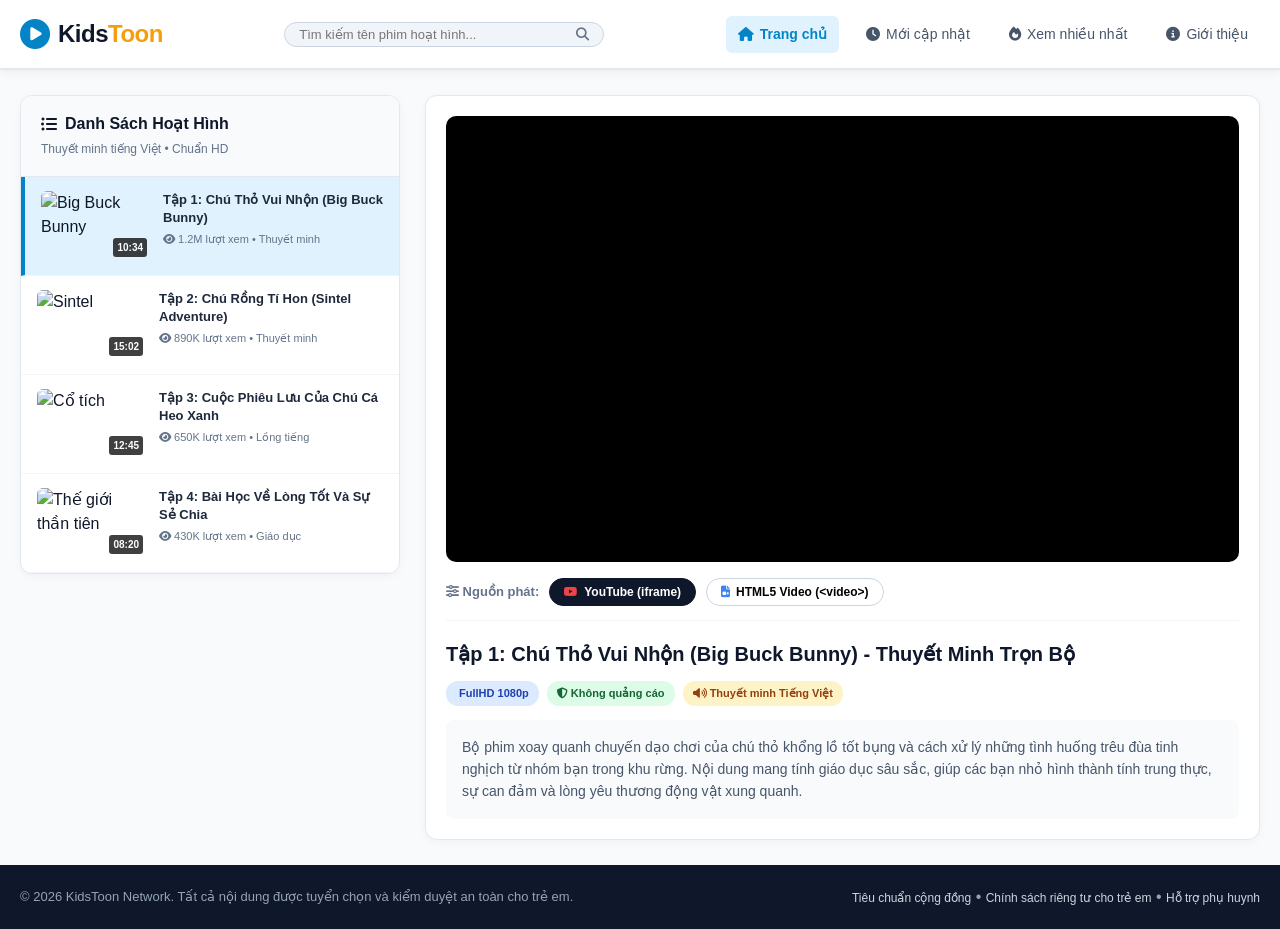
==== index.html @ ea39c9a0 "feat: hoan thanh bai tap phat trien trang web xem hoat hinh truc tuyen day du cac muc" ====
<!DOCTYPE html>
<html lang="vi">
<head>
    <meta charset="UTF-8">
    <meta name="viewport" content="width=device-width, initial-scale=1.0">
    <title>Hoạt Hình Thiếu Nhi Tuyển Chọn - An Toàn &amp; Bổ Ích</title>
    <!-- Nhúng file CSS tùy chỉnh bên ngoài -->
    <link rel="stylesheet" href="style.css">
    <!-- Font Awesome Icons -->
    <link rel="stylesheet" href="https://cdnjs.cloudflare.com/ajax/libs/font-awesome/6.5.2/css/all.min.css">
</head>
<body>

    <!-- 1. HEADER CỐ ĐỊNH & HEAD-LINK -->
    <header class="main-header">
        <div class="header-container">
            <!-- Logo bên trái -->
            <div class="logo">
                <a href="#">
                    <i class="fas fa-play-circle logo-icon"></i>
                    <span class="logo-text">Kids<span>Toon</span></span>
                </a>
            </div>

            <!-- Thanh tìm kiếm nhanh theo tên phim -->
            <div class="search-bar">
                <input type="text" placeholder="Tìm kiếm tên phim hoạt hình...">
                <button type="button"><i class="fas fa-search"></i></button>
            </div>

            <!-- Head-link: Danh mục các liên kết chuyển hướng -->
            <nav class="head-link">
                <ul>
                    <li><a href="#" class="active"><i class="fas fa-house"></i> Trang chủ</a></li>
                    <li><a href="#new"><i class="fas fa-clock"></i> Mới cập nhật</a></li>
                    <li><a href="#popular"><i class="fas fa-fire"></i> Xem nhiều nhất</a></li>
                    <li><a href="#contact"><i class="fas fa-info-circle"></i> Giới thiệu</a></li>
                </ul>
            </nav>
        </div>
    </header>

    <!-- 2. CONTENT WRAPPER: Chia thành 2 cột Left Content và Right Content -->
    <div class="content-wrapper">
        <div class="content-container">

            <!-- LEFT CONTENT: Menu hiển thị danh sách video tuyển chọn -->
            <aside class="left-content">
                <div class="sidebar-header">
                    <h3><i class="fas fa-list-ul"></i> Danh Sách Hoạt Hình</h3>
                    <span class="sub-text">Thuyết minh tiếng Việt &bull; Chuẩn HD</span>
                </div>

                <div class="video-list">
                    <!-- Mục video 1 (Đang chọn) -->
                    <div class="video-item active" onclick="switchVideo('youtube')">
                        <div class="video-thumb">
                            <img src="https://images.unsplash.com/photo-1534447677768-be436bb09401?auto=format&fit=crop&w=300&q=80" alt="Big Buck Bunny">
                            <span class="video-duration">10:34</span>
                        </div>
                        <div class="video-info">
                            <h4 class="video-title">Tập 1: Chú Thỏ Vui Nhộn (Big Buck Bunny)</h4>
                            <p class="video-meta"><i class="fas fa-eye"></i> 1.2M lượt xem &bull; Thuyết minh</p>
                        </div>
                    </div>

                    <!-- Mục video 2 -->
                    <div class="video-item" onclick="switchVideo('html5')">
                        <div class="video-thumb">
                            <img src="https://images.unsplash.com/photo-1579783900882-c0d3dad7b119?auto=format&fit=crop&w=300&q=80" alt="Sintel">
                            <span class="video-duration">15:02</span>
                        </div>
                        <div class="video-info">
                            <h4 class="video-title">Tập 2: Chú Rồng Tí Hon (Sintel Adventure)</h4>
                            <p class="video-meta"><i class="fas fa-eye"></i> 890K lượt xem &bull; Thuyết minh</p>
                        </div>
                    </div>

                    <!-- Mục video 3 -->
                    <div class="video-item">
                        <div class="video-thumb">
                            <img src="https://images.unsplash.com/photo-1518709268805-4e9042af9f23?auto=format&fit=crop&w=300&q=80" alt="Cổ tích">
                            <span class="video-duration">12:45</span>
                        </div>
                        <div class="video-info">
                            <h4 class="video-title">Tập 3: Cuộc Phiêu Lưu Của Chú Cá Heo Xanh</h4>
                            <p class="video-meta"><i class="fas fa-eye"></i> 650K lượt xem &bull; Lồng tiếng</p>
                        </div>
                    </div>

                    <!-- Mục video 4 -->
                    <div class="video-item">
                        <div class="video-thumb">
                            <img src="https://images.unsplash.com/photo-1509198397868-475647b2a1e5?auto=format&fit=crop&w=300&q=80" alt="Thế giới thần tiên">
                            <span class="video-duration">08:20</span>
                        </div>
                        <div class="video-info">
                            <h4 class="video-title">Tập 4: Bài Học Về Lòng Tốt Và Sự Sẻ Chia</h4>
                            <p class="video-meta"><i class="fas fa-eye"></i> 430K lượt xem &bull; Giáo dục</p>
                        </div>
                    </div>
                </div>
            </aside>

            <!-- RIGHT CONTENT: Khu vực phát video chính (Player Area) -->
            <main class="right-content">
                <!-- Vùng chứa khung video -->
                <div class="player-wrapper">
                    <!-- 1. Nhúng Video bằng <iframe> (Mặc định hiển thị YouTube Embed) -->
                    <div id="youtubePlayer" class="video-box active-player">
                        <iframe 
                            src="https://www.youtube-nocookie.com/embed/aqz-KE-bpKQ?rel=0&amp;modestbranding=1" 
                            title="Hoạt hình vui nhộn - YouTube Player" 
                            allow="accelerometer; autoplay; clipboard-write; encrypted-media; gyroscope; picture-in-picture" 
                            allowfullscreen>
                        </iframe>
                    </div>

                    <!-- 2. Nhúng Video bằng thẻ <video> của HTML5 (Dự phòng theo yêu cầu đề bài) -->
                    <div id="html5Player" class="video-box" style="display: none;">
                        <video controls poster="https://images.unsplash.com/photo-1579783900882-c0d3dad7b119?auto=format&fit=crop&w=1200&q=80">
                            <source src="https://commondatastorage.googleapis.com/gtv-videos-bucket/sample/BigBuckBunny.mp4" type="video/mp4">
                            Trình duyệt của bạn không hỗ trợ thẻ video HTML5.
                        </video>
                    </div>
                </div>

                <!-- Nút chuyển đổi chế độ xem: Giữa Thẻ <video> và <iframe> -->
                <div class="player-controls">
                    <span class="control-label"><i class="fas fa-sliders"></i> Nguồn phát:</span>
                    <button type="button" class="btn-source active" onclick="switchVideo('youtube')">
                        <i class="fab fa-youtube text-red"></i> YouTube (iframe)
                    </button>
                    <button type="button" class="btn-source" onclick="switchVideo('html5')">
                        <i class="fas fa-file-video text-blue"></i> HTML5 Video (&lt;video&gt;)
                    </button>
                </div>

                <!-- Chi tiết mô tả phim -->
                <article class="video-details">
                    <h1 class="main-video-title">Tập 1: Chú Thỏ Vui Nhộn (Big Buck Bunny) - Thuyết Minh Trọn Bộ</h1>
                    <div class="video-badge-group">
                        <span class="badge badge-quality"><i class="fas fa-badge-check"></i> FullHD 1080p</span>
                        <span class="badge badge-adfree"><i class="fas fa-shield-alt"></i> Không quảng cáo</span>
                        <span class="badge badge-lang"><i class="fas fa-volume-high"></i> Thuyết minh Tiếng Việt</span>
                    </div>

                    <p class="video-desc">
                        Bộ phim xoay quanh chuyến dạo chơi của chú thỏ khổng lồ tốt bụng và cách xử lý những tình huống trêu đùa tinh nghịch từ nhóm bạn trong khu rừng. Nội dung mang tính giáo dục sâu sắc, giúp các bạn nhỏ hình thành tính trung thực, sự can đảm và lòng yêu thương động vật xung quanh.
                    </p>
                </article>
            </main>

        </div>
    </div>

    <!-- 3. FOOTER: Thông tin bản quyền -->
    <footer class="main-footer" id="contact">
        <div class="footer-container">
            <p class="copyright">&copy; 2026 KidsToon Network. Tất cả nội dung được tuyển chọn và kiểm duyệt an toàn cho trẻ em.</p>
            <div class="footer-links">
                <a href="#">Tiêu chuẩn cộng đồng</a> &bull; 
                <a href="#">Chính sách riêng tư cho trẻ em</a> &bull; 
                <a href="#">Hỗ trợ phụ huynh</a>
            </div>
        </div>
    </footer>

    <!-- Script nhỏ hỗ trợ chuyển đổi mượt mà giữa thẻ <video> và <iframe> -->
    <script>
        function switchVideo(type) {
            const yt = document.getElementById('youtubePlayer');
            const h5 = document.getElementById('html5Player');
            const btns = document.querySelectorAll('.btn-source');

            if (type === 'youtube') {
                yt.style.display = 'block';
                h5.style.display = 'none';
                btns[0].classList.add('active');
                btns[1].classList.remove('active');
            } else {
                yt.style.display = 'none';
                h5.style.display = 'block';
                btns[0].classList.remove('active');
                btns[1].classList.add('active');
            }
        }
    </script>
</body>
</html>
---- style.css ----
/* ==========================================================================
   1. RESET CSS & BIẾN TOÀN CỤC (GLOBAL STYLES)
   ========================================================================== */
* {
    margin: 0;
    padding: 0;
    box-sizing: border-box;
}

:root {
    --primary-color: #0284c7;        /* Xanh dương tươi sáng */
    --primary-dark: #0369a1;
    --accent-color: #f59e0b;         /* Vàng cam điểm nhấn */
    --bg-body: #f8fafc;
    --bg-card: #ffffff;
    --text-main: #0f172a;
    --text-muted: #64748b;
    --header-height: 70px;
}

body {
    font-family: Arial, Helvetica, sans-serif;
    background-color: var(--bg-body);
    color: var(--text-main);
    line-height: 1.5;
    padding-top: var(--header-height); /* Bù trừ chiều cao Fixed Header */
    min-height: 100vh;
    display: flex;
    flex-direction: column;
}

/* ==========================================================================
   2. HEADER CỐ ĐỊNH (FIXED HEADER) & HEAD-LINK
   ========================================================================== */
.main-header {
    position: fixed;
    top: 0;
    left: 0;
    width: 100%;
    height: var(--header-height);
    background-color: #ffffff;
    border-bottom: 2px solid #e2e8f0;
    box-shadow: 0 2px 10px rgba(0, 0, 0, 0.06);
    z-index: 1000;
}

.header-container {
    max-width: 1300px;
    height: 100%;
    margin: 0 auto;
    padding: 0 20px;
    display: flex;
    align-items: center;
    justify-content: space-between;
    gap: 20px;
}

/* Logo */
.logo a {
    display: flex;
    align-items: center;
    gap: 8px;
    text-decoration: none;
}

.logo-icon {
    font-size: 30px;
    color: var(--primary-color);
}

.logo-text {
    font-size: 24px;
    font-weight: 800;
    color: #0f172a;
    letter-spacing: -0.5px;
}

.logo-text span {
    color: var(--accent-color);
}

/* Search Bar */
.search-bar {
    display: flex;
    align-items: center;
    background-color: #f1f5f9;
    border-radius: 20px;
    padding: 4px 14px;
    border: 1px solid #cbd5e1;
    width: 320px;
}

.search-bar input {
    border: none;
    background: transparent;
    outline: none;
    width: 100%;
    font-size: 13px;
    color: #1e293b;
}

.search-bar button {
    border: none;
    background: transparent;
    color: var(--text-muted);
    cursor: pointer;
    padding-left: 6px;
}

/* Head-link & Hiệu ứng hover (Mức Trung Bình: bôi đậm và đổi màu chữ) */
.head-link ul {
    list-style: none;
    display: flex;
    gap: 15px;
}

.head-link ul li a {
    text-decoration: none;           /* Loại bỏ gạch chân */
    color: #475569;
    font-size: 14px;
    font-weight: 500;
    padding: 8px 12px;
    border-radius: 6px;
    transition: all 0.2s ease;
    display: flex;
    align-items: center;
    gap: 6px;
}

.head-link ul li a:hover,
.head-link ul li a.active {
    font-weight: 700;                /* Bôi đậm khi rê chuột */
    color: var(--primary-color);     /* Đổi màu chữ sang màu chủ đạo */
    background-color: #e0f2fe;
}

/* ==========================================================================
   3. BỐ CỤC NỘI DUNG (LEFT CONTENT & RIGHT CONTENT)
   ========================================================================== */
.content-wrapper {
    flex: 1;
    padding: 25px 0;
}

.content-container {
    max-width: 1300px;
    margin: 0 auto;
    padding: 0 20px;
    display: flex;
    gap: 25px;
    align-items: flex-start;
}

/* 3.1. LEFT CONTENT: Sidebar danh sách video */
.left-content {
    width: 380px;
    flex-shrink: 0;
    background-color: var(--bg-card);
    border-radius: 12px;
    border: 1px solid #e2e8f0;
    box-shadow: 0 2px 8px rgba(0, 0, 0, 0.04);
    overflow: hidden;
}

.sidebar-header {
    padding: 16px 20px;
    background-color: #f8fafc;
    border-bottom: 1px solid #e2e8f0;
}

.sidebar-header h3 {
    font-size: 16px;
    color: #0f172a;
    display: flex;
    align-items: center;
    gap: 8px;
}

.sidebar-header .sub-text {
    font-size: 12px;
    color: var(--text-muted);
}

.video-list {
    max-height: 600px;
    overflow-y: auto;
}

.video-item {
    display: flex;
    gap: 12px;
    padding: 14px 16px;
    border-bottom: 1px solid #f1f5f9;
    cursor: pointer;
    transition: background-color 0.2s ease;
}

.video-item:hover {
    background-color: #f1f5f9;
}

.video-item.active {
    background-color: #e0f2fe;
    border-left: 4px solid var(--primary-color);
}

.video-thumb {
    position: relative;
    width: 110px;
    height: 70px;
    border-radius: 6px;
    overflow: hidden;
    flex-shrink: 0;
}

.video-thumb img {
    width: 100%;
    height: 100%;
    object-fit: cover;
}

.video-duration {
    position: absolute;
    bottom: 4px;
    right: 4px;
    background-color: rgba(0, 0, 0, 0.75);
    color: #ffffff;
    font-size: 10px;
    font-weight: bold;
    padding: 2px 4px;
    border-radius: 3px;
}

.video-info {
    flex: 1;
}

.video-title {
    font-size: 13px;
    font-weight: 600;
    color: #1e293b;
    margin-bottom: 4px;
    line-height: 1.4;
    display: -webkit-box;
    -webkit-line-clamp: 2;
    -webkit-box-orient: vertical;
    overflow: hidden;
}

.video-meta {
    font-size: 11px;
    color: var(--text-muted);
}

/* 3.2. RIGHT CONTENT: Khu vực phát video chính */
.right-content {
    flex: 1;
    background-color: var(--bg-card);
    border-radius: 12px;
    border: 1px solid #e2e8f0;
    box-shadow: 0 2px 8px rgba(0, 0, 0, 0.04);
    padding: 20px;
}

/* Tỷ lệ khung hình 16:9 chuẩn */
.player-wrapper {
    position: relative;
    width: 100%;
    padding-top: 56.25%; /* 16:9 Aspect Ratio */
    background-color: #000000;
    border-radius: 10px;
    overflow: hidden;
    margin-bottom: 16px;
}

.video-box iframe,
.video-box video {
    position: absolute;
    top: 0;
    left: 0;
    width: 100%;
    height: 100%;
    border: none;
}

/* Nút chuyển đổi nguồn phát */
.player-controls {
    display: flex;
    align-items: center;
    gap: 10px;
    margin-bottom: 18px;
    padding-bottom: 14px;
    border-bottom: 1px solid #f1f5f9;
}

.control-label {
    font-size: 13px;
    font-weight: 600;
    color: var(--text-muted);
}

.btn-source {
    padding: 6px 14px;
    border-radius: 20px;
    border: 1px solid #cbd5e1;
    background-color: #ffffff;
    font-size: 12px;
    font-weight: 600;
    cursor: pointer;
    transition: all 0.2s ease;
    display: flex;
    align-items: center;
    gap: 6px;
}

.btn-source.active {
    background-color: #0f172a;
    color: #ffffff;
    border-color: #0f172a;
}

.text-red { color: #ef4444; }
.text-blue { color: #3b82f6; }

/* Chi tiết thông tin phim */
.main-video-title {
    font-size: 20px;
    font-weight: 700;
    color: #0f172a;
    margin-bottom: 12px;
}

.video-badge-group {
    display: flex;
    gap: 8px;
    flex-wrap: wrap;
    margin-bottom: 14px;
}

.badge {
    font-size: 11px;
    font-weight: 600;
    padding: 4px 10px;
    border-radius: 12px;
}

.badge-quality {
    background-color: #dbeafe;
    color: #1e40af;
}

.badge-adfree {
    background-color: #dcfce7;
    color: #166534;
}

.badge-lang {
    background-color: #fef3c7;
    color: #92400e;
}

.video-desc {
    font-size: 14px;
    color: #475569;
    line-height: 1.6;
    background-color: #f8fafc;
    padding: 16px;
    border-radius: 8px;
}

/* ==========================================================================
   4. FOOTER
   ========================================================================== */
.main-footer {
    background-color: #0f172a;
    color: #94a3b8;
    padding: 20px 0;
    margin-top: auto;
}

.footer-container {
    max-width: 1300px;
    margin: 0 auto;
    padding: 0 20px;
    display: flex;
    justify-content: space-between;
    align-items: center;
    flex-wrap: wrap;
    gap: 10px;
}

.copyright {
    font-size: 13px;
}

.footer-links a {
    color: #cbd5e1;
    text-decoration: none;
    font-size: 12px;
    transition: color 0.2s ease;
}

.footer-links a:hover {
    color: #38bdf8;
    font-weight: bold;
}

/* ==========================================================================
   5. MỨC NÂNG CAO: RESPONSIVE MEDIA QUERIES (PC, Tablet, Mobile)
   ========================================================================== */

/* Tablet (<= 992px) */
@media (max-width: 992px) {
    .content-container {
        flex-direction: column; /* Đảo Left Content và Right Content thành 1 cột */
    }

    .right-content {
        order: 1; /* Ưu tiên đưa khung phát video lên trước */
        width: 100%;
    }

    .left-content {
        order: 2;
        width: 100%;
    }

    .video-list {
        max-height: 350px;
    }
}

/* Mobile Devices (<= 640px) */
@media (max-width: 640px) {
    body {
        padding-top: 115px; /* Tăng padding khi header co giãn thành 2 dòng */
    }

    .main-header {
        height: auto;
        padding: 10px 0;
    }

    .header-container {
        flex-direction: column;
        gap: 10px;
    }

    .search-bar {
        width: 100%;
    }

    .head-link ul {
        flex-wrap: wrap;
        justify-content: center;
        gap: 5px;
    }

    .head-link ul li a {
        font-size: 12px;
        padding: 6px 8px;
    }

    .main-video-title {
        font-size: 16px;
    }

    .footer-container {
        flex-direction: column;
        text-align: center;
    }
}
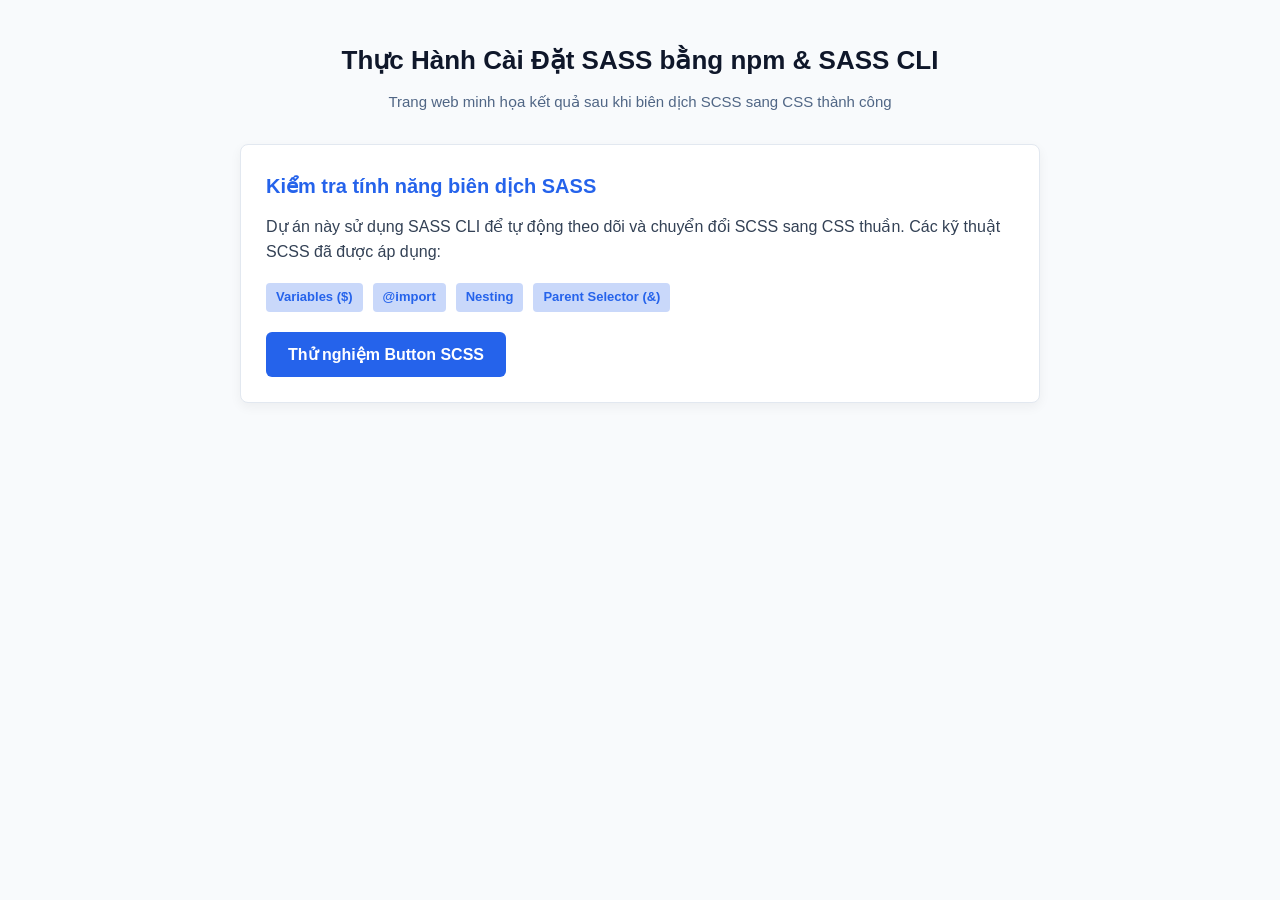
==== commit 92a5c9a5: "feat: hoan thanh thuc hanh cai dat sass bang npm va bien dich bang sass cli" ====
--- a/index.html
+++ b/index.html
@@ -3,188 +3,30 @@
 <head>
     <meta charset="UTF-8">
     <meta name="viewport" content="width=device-width, initial-scale=1.0">
-    <title>Hoạt Hình Thiếu Nhi Tuyển Chọn - An Toàn &amp; Bổ Ích</title>
-    <!-- Nhúng file CSS tùy chỉnh bên ngoài -->
-    <link rel="stylesheet" href="style.css">
-    <!-- Font Awesome Icons -->
-    <link rel="stylesheet" href="https://cdnjs.cloudflare.com/ajax/libs/font-awesome/6.5.2/css/all.min.css">
+    <title>Thực Hành SASS CLI &amp; npm</title>
+    <!-- Nhúng file CSS được biên dịch tự động từ SASS -->
+    <link rel="stylesheet" href="css/styles.css">
 </head>
 <body>
 
-    <!-- 1. HEADER CỐ ĐỊNH & HEAD-LINK -->
-    <header class="main-header">
-        <div class="header-container">
-            <!-- Logo bên trái -->
-            <div class="logo">
-                <a href="#">
-                    <i class="fas fa-play-circle logo-icon"></i>
-                    <span class="logo-text">Kids<span>Toon</span></span>
-                </a>
-            </div>
+    <main class="container">
+        <header class="header">
+            <h1>Thực Hành Cài Đặt SASS bằng npm &amp; SASS CLI</h1>
+            <p>Trang web minh họa kết quả sau khi biên dịch SCSS sang CSS thành công</p>
+        </header>
 
-            <!-- Thanh tìm kiếm nhanh theo tên phim -->
-            <div class="search-bar">
-                <input type="text" placeholder="Tìm kiếm tên phim hoạt hình...">
-                <button type="button"><i class="fas fa-search"></i></button>
-            </div>
+        <section class="card">
+            <h2>Kiểm tra tính năng biên dịch SASS</h2>
+            <p>Dự án này sử dụng SASS CLI để tự động theo dõi và chuyển đổi SCSS sang CSS thuần. Các kỹ thuật SCSS đã được áp dụng:</p>
+            <ul class="badge-list">
+                <li>Variables ($)</li>
+                <li>@import</li>
+                <li>Nesting</li>
+                <li>Parent Selector (&amp;)</li>
+            </ul>
+            <a href="#" class="btn">Thử nghiệm Button SCSS</a>
+        </section>
+    </main>
 
-            <!-- Head-link: Danh mục các liên kết chuyển hướng -->
-            <nav class="head-link">
-                <ul>
-                    <li><a href="#" class="active"><i class="fas fa-house"></i> Trang chủ</a></li>
-                    <li><a href="#new"><i class="fas fa-clock"></i> Mới cập nhật</a></li>
-                    <li><a href="#popular"><i class="fas fa-fire"></i> Xem nhiều nhất</a></li>
-                    <li><a href="#contact"><i class="fas fa-info-circle"></i> Giới thiệu</a></li>
-                </ul>
-            </nav>
-        </div>
-    </header>
-
-    <!-- 2. CONTENT WRAPPER: Chia thành 2 cột Left Content và Right Content -->
-    <div class="content-wrapper">
-        <div class="content-container">
-
-            <!-- LEFT CONTENT: Menu hiển thị danh sách video tuyển chọn -->
-            <aside class="left-content">
-                <div class="sidebar-header">
-                    <h3><i class="fas fa-list-ul"></i> Danh Sách Hoạt Hình</h3>
-                    <span class="sub-text">Thuyết minh tiếng Việt &bull; Chuẩn HD</span>
-                </div>
-
-                <div class="video-list">
-                    <!-- Mục video 1 (Đang chọn) -->
-                    <div class="video-item active" onclick="switchVideo('youtube')">
-                        <div class="video-thumb">
-                            <img src="https://images.unsplash.com/photo-1534447677768-be436bb09401?auto=format&fit=crop&w=300&q=80" alt="Big Buck Bunny">
-                            <span class="video-duration">10:34</span>
-                        </div>
-                        <div class="video-info">
-                            <h4 class="video-title">Tập 1: Chú Thỏ Vui Nhộn (Big Buck Bunny)</h4>
-                            <p class="video-meta"><i class="fas fa-eye"></i> 1.2M lượt xem &bull; Thuyết minh</p>
-                        </div>
-                    </div>
-
-                    <!-- Mục video 2 -->
-                    <div class="video-item" onclick="switchVideo('html5')">
-                        <div class="video-thumb">
-                            <img src="https://images.unsplash.com/photo-1579783900882-c0d3dad7b119?auto=format&fit=crop&w=300&q=80" alt="Sintel">
-                            <span class="video-duration">15:02</span>
-                        </div>
-                        <div class="video-info">
-                            <h4 class="video-title">Tập 2: Chú Rồng Tí Hon (Sintel Adventure)</h4>
-                            <p class="video-meta"><i class="fas fa-eye"></i> 890K lượt xem &bull; Thuyết minh</p>
-                        </div>
-                    </div>
-
-                    <!-- Mục video 3 -->
-                    <div class="video-item">
-                        <div class="video-thumb">
-                            <img src="https://images.unsplash.com/photo-1518709268805-4e9042af9f23?auto=format&fit=crop&w=300&q=80" alt="Cổ tích">
-                            <span class="video-duration">12:45</span>
-                        </div>
-                        <div class="video-info">
-                            <h4 class="video-title">Tập 3: Cuộc Phiêu Lưu Của Chú Cá Heo Xanh</h4>
-                            <p class="video-meta"><i class="fas fa-eye"></i> 650K lượt xem &bull; Lồng tiếng</p>
-                        </div>
-                    </div>
-
-                    <!-- Mục video 4 -->
-                    <div class="video-item">
-                        <div class="video-thumb">
-                            <img src="https://images.unsplash.com/photo-1509198397868-475647b2a1e5?auto=format&fit=crop&w=300&q=80" alt="Thế giới thần tiên">
-                            <span class="video-duration">08:20</span>
-                        </div>
-                        <div class="video-info">
-                            <h4 class="video-title">Tập 4: Bài Học Về Lòng Tốt Và Sự Sẻ Chia</h4>
-                            <p class="video-meta"><i class="fas fa-eye"></i> 430K lượt xem &bull; Giáo dục</p>
-                        </div>
-                    </div>
-                </div>
-            </aside>
-
-            <!-- RIGHT CONTENT: Khu vực phát video chính (Player Area) -->
-            <main class="right-content">
-                <!-- Vùng chứa khung video -->
-                <div class="player-wrapper">
-                    <!-- 1. Nhúng Video bằng <iframe> (Mặc định hiển thị YouTube Embed) -->
-                    <div id="youtubePlayer" class="video-box active-player">
-                        <iframe 
-                            src="https://www.youtube-nocookie.com/embed/aqz-KE-bpKQ?rel=0&amp;modestbranding=1" 
-                            title="Hoạt hình vui nhộn - YouTube Player" 
-                            allow="accelerometer; autoplay; clipboard-write; encrypted-media; gyroscope; picture-in-picture" 
-                            allowfullscreen>
-                        </iframe>
-                    </div>
-
-                    <!-- 2. Nhúng Video bằng thẻ <video> của HTML5 (Dự phòng theo yêu cầu đề bài) -->
-                    <div id="html5Player" class="video-box" style="display: none;">
-                        <video controls poster="https://images.unsplash.com/photo-1579783900882-c0d3dad7b119?auto=format&fit=crop&w=1200&q=80">
-                            <source src="https://commondatastorage.googleapis.com/gtv-videos-bucket/sample/BigBuckBunny.mp4" type="video/mp4">
-                            Trình duyệt của bạn không hỗ trợ thẻ video HTML5.
-                        </video>
-                    </div>
-                </div>
-
-                <!-- Nút chuyển đổi chế độ xem: Giữa Thẻ <video> và <iframe> -->
-                <div class="player-controls">
-                    <span class="control-label"><i class="fas fa-sliders"></i> Nguồn phát:</span>
-                    <button type="button" class="btn-source active" onclick="switchVideo('youtube')">
-                        <i class="fab fa-youtube text-red"></i> YouTube (iframe)
-                    </button>
-                    <button type="button" class="btn-source" onclick="switchVideo('html5')">
-                        <i class="fas fa-file-video text-blue"></i> HTML5 Video (&lt;video&gt;)
-                    </button>
-                </div>
-
-                <!-- Chi tiết mô tả phim -->
-                <article class="video-details">
-                    <h1 class="main-video-title">Tập 1: Chú Thỏ Vui Nhộn (Big Buck Bunny) - Thuyết Minh Trọn Bộ</h1>
-                    <div class="video-badge-group">
-                        <span class="badge badge-quality"><i class="fas fa-badge-check"></i> FullHD 1080p</span>
-                        <span class="badge badge-adfree"><i class="fas fa-shield-alt"></i> Không quảng cáo</span>
-                        <span class="badge badge-lang"><i class="fas fa-volume-high"></i> Thuyết minh Tiếng Việt</span>
-                    </div>
-
-                    <p class="video-desc">
-                        Bộ phim xoay quanh chuyến dạo chơi của chú thỏ khổng lồ tốt bụng và cách xử lý những tình huống trêu đùa tinh nghịch từ nhóm bạn trong khu rừng. Nội dung mang tính giáo dục sâu sắc, giúp các bạn nhỏ hình thành tính trung thực, sự can đảm và lòng yêu thương động vật xung quanh.
-                    </p>
-                </article>
-            </main>
-
-        </div>
-    </div>
-
-    <!-- 3. FOOTER: Thông tin bản quyền -->
-    <footer class="main-footer" id="contact">
-        <div class="footer-container">
-            <p class="copyright">&copy; 2026 KidsToon Network. Tất cả nội dung được tuyển chọn và kiểm duyệt an toàn cho trẻ em.</p>
-            <div class="footer-links">
-                <a href="#">Tiêu chuẩn cộng đồng</a> &bull; 
-                <a href="#">Chính sách riêng tư cho trẻ em</a> &bull; 
-                <a href="#">Hỗ trợ phụ huynh</a>
-            </div>
-        </div>
-    </footer>
-
-    <!-- Script nhỏ hỗ trợ chuyển đổi mượt mà giữa thẻ <video> và <iframe> -->
-    <script>
-        function switchVideo(type) {
-            const yt = document.getElementById('youtubePlayer');
-            const h5 = document.getElementById('html5Player');
-            const btns = document.querySelectorAll('.btn-source');
-
-            if (type === 'youtube') {
-                yt.style.display = 'block';
-                h5.style.display = 'none';
-                btns[0].classList.add('active');
-                btns[1].classList.remove('active');
-            } else {
-                yt.style.display = 'none';
-                h5.style.display = 'block';
-                btns[0].classList.remove('active');
-                btns[1].classList.add('active');
-            }
-        }
-    </script>
 </body>
 </html>
--- a/css/styles.css
+++ b/css/styles.css
@@ -0,0 +1,76 @@
+* {
+  margin: 0;
+  padding: 0;
+  box-sizing: border-box;
+}
+
+body {
+  font-family: Arial, Helvetica, sans-serif;
+  background-color: #f8fafc;
+  color: #334155;
+  line-height: 1.6;
+  padding: 40px 20px;
+}
+
+.container {
+  max-width: 800px;
+  margin: 0 auto;
+}
+.container .header {
+  text-align: center;
+  margin-bottom: 30px;
+}
+.container .header h1 {
+  color: #0f172a;
+  font-size: 26px;
+  margin-bottom: 8px;
+}
+.container .header p {
+  color: rgb(31.25%, 39.8284313725%, 52.0833333333%);
+  font-size: 15px;
+}
+.container .card {
+  background-color: #ffffff;
+  border-radius: 8px;
+  padding: 25px;
+  box-shadow: 0 4px 12px rgba(0, 0, 0, 0.05);
+  border: 1px solid #e2e8f0;
+}
+.container .card h2 {
+  font-size: 20px;
+  color: #2563eb;
+  margin-bottom: 12px;
+}
+.container .card p {
+  margin-bottom: 18px;
+}
+.container .card .badge-list {
+  list-style: none;
+  display: flex;
+  gap: 10px;
+  margin-bottom: 20px;
+}
+.container .card .badge-list li {
+  background-color: rgb(78.6274509804%, 84.7058823529%, 98.0392156863%);
+  color: #2563eb;
+  padding: 4px 10px;
+  border-radius: 4px;
+  font-size: 13px;
+  font-weight: bold;
+}
+.container .card .btn {
+  display: inline-block;
+  background-color: #2563eb;
+  color: #ffffff;
+  padding: 10px 22px;
+  text-decoration: none;
+  border-radius: 6px;
+  font-weight: 600;
+  transition: background-color 0.2s ease, transform 0.1s ease;
+}
+.container .card .btn:hover {
+  background-color: #1d4ed8;
+  transform: translateY(-2px);
+}
+
+/*# sourceMappingURL=styles.css.map */
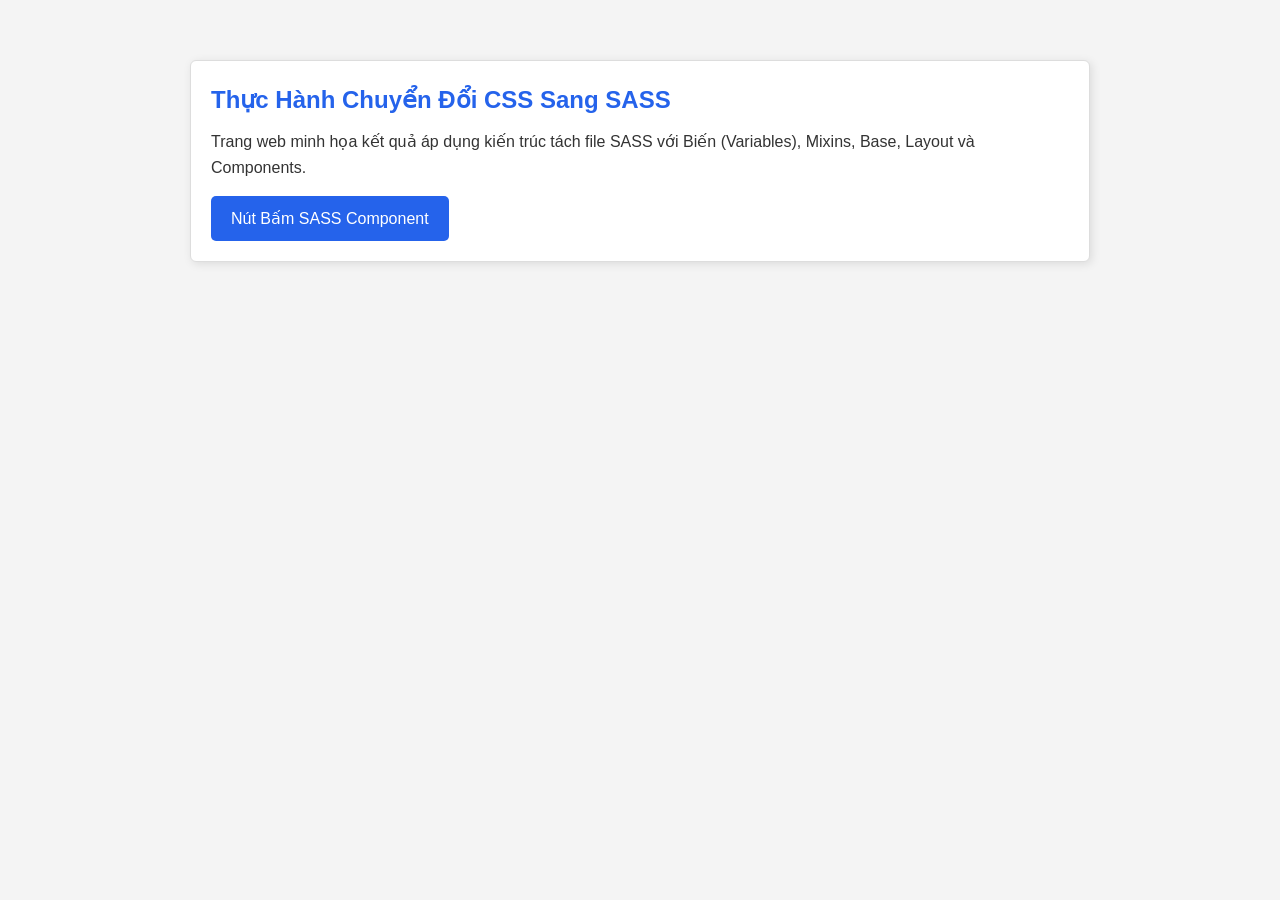
==== commit 35c91c7a: "feat: hoan thanh thuc hanh chuyen doi css sang sass theo chuan thu muc" ====
--- a/index.html
+++ b/index.html
@@ -1,32 +1,21 @@
 <!DOCTYPE html>
 <html lang="vi">
 <head>
-    <meta charset="UTF-8">
-    <meta name="viewport" content="width=device-width, initial-scale=1.0">
-    <title>Thực Hành SASS CLI &amp; npm</title>
-    <!-- Nhúng file CSS được biên dịch tự động từ SASS -->
-    <link rel="stylesheet" href="css/styles.css">
+  <meta charset="UTF-8">
+  <meta name="viewport" content="width=device-width, initial-scale=1.0">
+  <title>Chuyển Đổi CSS Sang SASS Chuẩn</title>
+  <!-- Nhúng file CSS được biên dịch từ main.scss -->
+  <link rel="stylesheet" href="css/main.css">
 </head>
 <body>
 
-    <main class="container">
-        <header class="header">
-            <h1>Thực Hành Cài Đặt SASS bằng npm &amp; SASS CLI</h1>
-            <p>Trang web minh họa kết quả sau khi biên dịch SCSS sang CSS thành công</p>
-        </header>
-
-        <section class="card">
-            <h2>Kiểm tra tính năng biên dịch SASS</h2>
-            <p>Dự án này sử dụng SASS CLI để tự động theo dõi và chuyển đổi SCSS sang CSS thuần. Các kỹ thuật SCSS đã được áp dụng:</p>
-            <ul class="badge-list">
-                <li>Variables ($)</li>
-                <li>@import</li>
-                <li>Nesting</li>
-                <li>Parent Selector (&amp;)</li>
-            </ul>
-            <a href="#" class="btn">Thử nghiệm Button SCSS</a>
-        </section>
-    </main>
+  <div class="container">
+    <div class="card">
+      <h2>Thực Hành Chuyển Đổi CSS Sang SASS</h2>
+      <p>Trang web minh họa kết quả áp dụng kiến trúc tách file SASS với Biến (Variables), Mixins, Base, Layout và Components.</p>
+      <a href="#" class="button">Nút Bấm SASS Component</a>
+    </div>
+  </div>
 
 </body>
 </html>
--- a/css/main.css
+++ b/css/main.css
@@ -0,0 +1,52 @@
+* {
+  margin: 0;
+  padding: 0;
+  box-sizing: border-box;
+}
+
+body {
+  font-family: Arial, sans-serif;
+  color: #333333;
+  background-color: #f4f4f4;
+  line-height: 1.6;
+  padding: 40px 0;
+}
+
+.container {
+  width: 80%;
+  max-width: 900px;
+  margin: 0 auto;
+}
+
+.button {
+  background-color: #2563eb;
+  color: #ffffff;
+  padding: 10px 20px;
+  border-radius: 5px;
+  border: none;
+  cursor: pointer;
+  text-decoration: none;
+  display: inline-block;
+  transition: opacity 0.2s ease;
+}
+.button:hover {
+  opacity: 0.9;
+}
+
+.card {
+  border: 1px solid #dddddd;
+  background-color: #ffffff;
+  padding: 20px;
+  border-radius: 6px;
+  margin-top: 20px;
+  box-shadow: 2px 2px 10px rgba(0, 0, 0, 0.1);
+}
+.card h2 {
+  margin-bottom: 10px;
+  color: #2563eb;
+}
+.card p {
+  margin-bottom: 15px;
+}
+
+/*# sourceMappingURL=main.css.map */
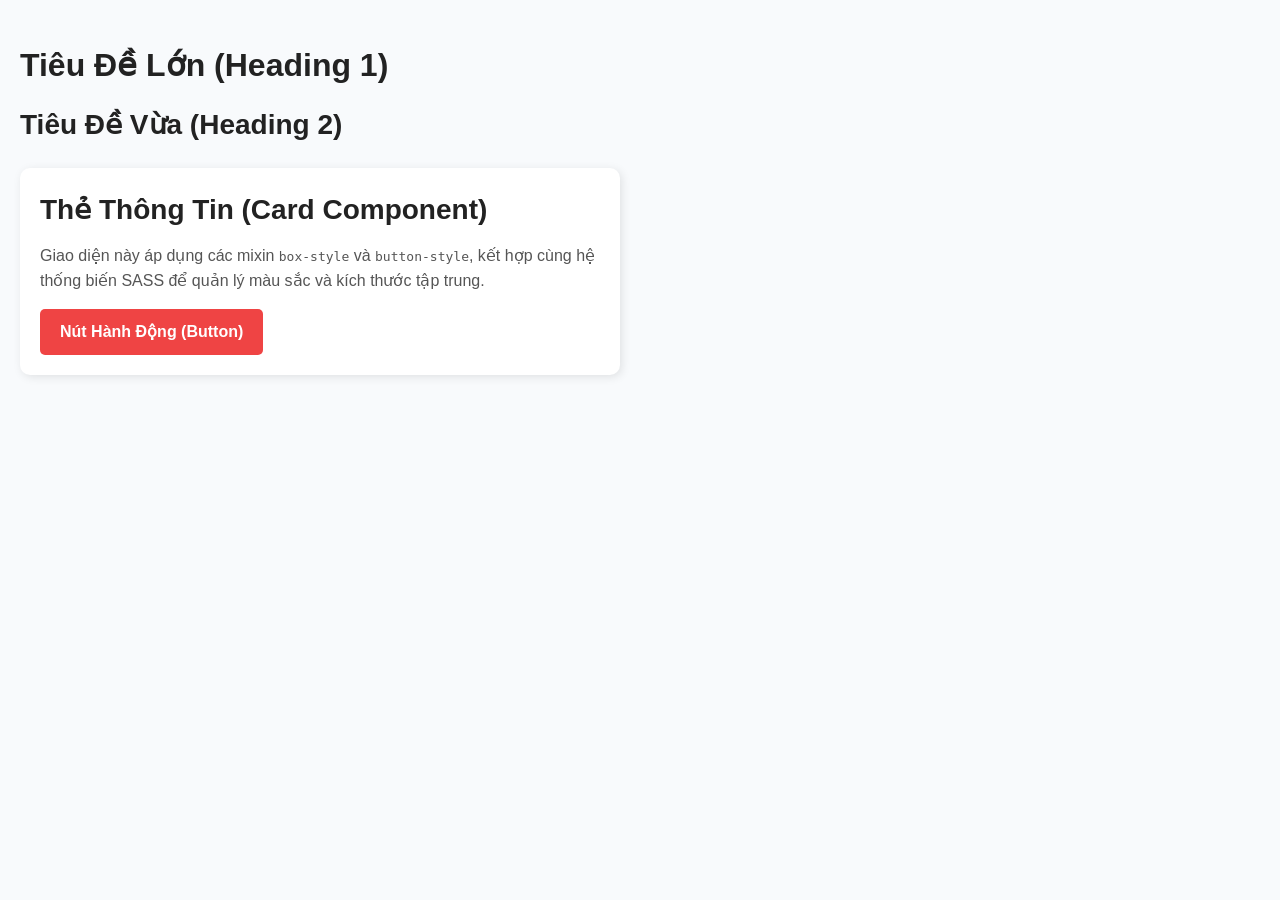
==== commit 961c9287: "feat: hoan thanh thuc hanh tao mixins va bien toi uu css voi sass" ====
--- a/index.html
+++ b/index.html
@@ -3,19 +3,20 @@
 <head>
   <meta charset="UTF-8">
   <meta name="viewport" content="width=device-width, initial-scale=1.0">
-  <title>Chuyển Đổi CSS Sang SASS Chuẩn</title>
+  <title>Tối Ưu CSS Với Mixins &amp; Biến SASS</title>
   <!-- Nhúng file CSS được biên dịch từ main.scss -->
   <link rel="stylesheet" href="css/main.css">
 </head>
 <body>
 
-  <div class="container">
-    <div class="card">
-      <h2>Thực Hành Chuyển Đổi CSS Sang SASS</h2>
-      <p>Trang web minh họa kết quả áp dụng kiến trúc tách file SASS với Biến (Variables), Mixins, Base, Layout và Components.</p>
-      <a href="#" class="button">Nút Bấm SASS Component</a>
-    </div>
-  </div>
+  <h1>Tiêu Đề Lớn (Heading 1)</h1>
+  <h2>Tiêu Đề Vừa (Heading 2)</h2>
+
+  <section class="card">
+    <h2>Thẻ Thông Tin (Card Component)</h2>
+    <p>Giao diện này áp dụng các mixin <code>box-style</code> và <code>button-style</code>, kết hợp cùng hệ thống biến SASS để quản lý màu sắc và kích thước tập trung.</p>
+    <a href="#" class="button">Nút Hành Động (Button)</a>
+  </section>
 
 </body>
 </html>
--- a/css/main.css
+++ b/css/main.css
@@ -5,21 +5,27 @@
 }
 
 body {
-  font-family: Arial, sans-serif;
-  color: #333333;
-  background-color: #f4f4f4;
+  font-family: Arial, Helvetica, sans-serif;
+  background-color: #f8fafc;
+  color: #222222;
   line-height: 1.6;
-  padding: 40px 0;
+  padding: 40px 20px;
 }
 
-.container {
-  width: 80%;
-  max-width: 900px;
-  margin: 0 auto;
+h1 {
+  font-size: 32px;
+  color: #222222;
+  margin-bottom: 12px;
+}
+
+h2 {
+  font-size: 28px;
+  color: #222222;
+  margin-bottom: 10px;
 }
 
 .button {
-  background-color: #2563eb;
+  background-color: #ef4444;
   color: #ffffff;
   padding: 10px 20px;
   border-radius: 5px;
@@ -27,26 +33,25 @@
   cursor: pointer;
   text-decoration: none;
   display: inline-block;
-  transition: opacity 0.2s ease;
+  font-weight: 600;
+  transition: background-color 0.2s ease, transform 0.1s ease;
 }
 .button:hover {
-  opacity: 0.9;
+  background-color: rgb(92.4644064522%, 11.9277504105%, 11.9277504105%);
+  transform: translateY(-1px);
 }
 
 .card {
-  border: 1px solid #dddddd;
   background-color: #ffffff;
   padding: 20px;
-  border-radius: 6px;
-  margin-top: 20px;
+  border-radius: 10px;
   box-shadow: 2px 2px 10px rgba(0, 0, 0, 0.1);
-}
-.card h2 {
-  margin-bottom: 10px;
-  color: #2563eb;
+  max-width: 600px;
+  margin: 20px 0;
 }
 .card p {
   margin-bottom: 15px;
+  color: #555555;
 }
 
 /*# sourceMappingURL=main.css.map */
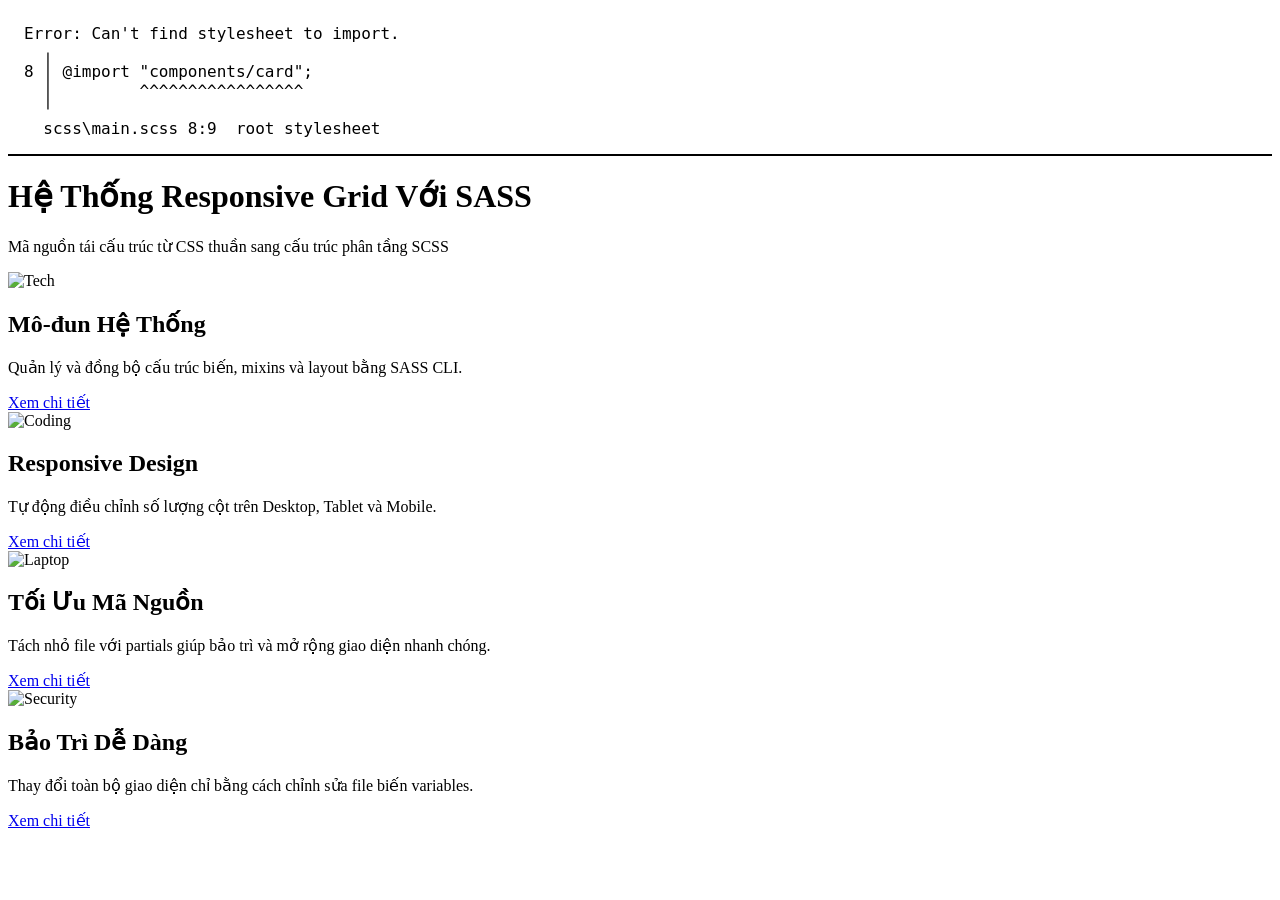
==== commit 34be1011: "feat: hoan thanh bai tap tai cau truc responsive grid sang sass chuan" ====
--- a/index.html
+++ b/index.html
@@ -3,20 +3,69 @@
 <head>
   <meta charset="UTF-8">
   <meta name="viewport" content="width=device-width, initial-scale=1.0">
-  <title>Tối Ưu CSS Với Mixins &amp; Biến SASS</title>
-  <!-- Nhúng file CSS được biên dịch từ main.scss -->
+  <title>Tái Cấu Trúc CSS Sang SASS - Responsive Grid</title>
   <link rel="stylesheet" href="css/main.css">
 </head>
 <body>
 
-  <h1>Tiêu Đề Lớn (Heading 1)</h1>
-  <h2>Tiêu Đề Vừa (Heading 2)</h2>
+  <header class="site-header">
+    <div class="container">
+      <h1 class="header-title">Hệ Thống Responsive Grid Với SASS</h1>
+      <p class="header-subtitle">Mã nguồn tái cấu trúc từ CSS thuần sang cấu trúc phân tầng SCSS</p>
+    </div>
+  </header>
 
-  <section class="card">
-    <h2>Thẻ Thông Tin (Card Component)</h2>
-    <p>Giao diện này áp dụng các mixin <code>box-style</code> và <code>button-style</code>, kết hợp cùng hệ thống biến SASS để quản lý màu sắc và kích thước tập trung.</p>
-    <a href="#" class="button">Nút Hành Động (Button)</a>
-  </section>
+  <main class="container">
+    <div class="grid">
+      <!-- Item 1 -->
+      <article class="card">
+        <div class="card-img-wrapper">
+          <img src="https://images.unsplash.com/photo-1498050108023-c5249f4df085?auto=format&fit=crop&w=500&q=80" alt="Tech">
+        </div>
+        <div class="card-body">
+          <h2 class="card-title">Mô-đun Hệ Thống</h2>
+          <p class="card-desc">Quản lý và đồng bộ cấu trúc biến, mixins và layout bằng SASS CLI.</p>
+          <a href="#" class="card-btn">Xem chi tiết</a>
+        </div>
+      </article>
+
+      <!-- Item 2 -->
+      <article class="card">
+        <div class="card-img-wrapper">
+          <img src="https://images.unsplash.com/photo-1555066931-4365d14bab8c?auto=format&fit=crop&w=500&q=80" alt="Coding">
+        </div>
+        <div class="card-body">
+          <h2 class="card-title">Responsive Design</h2>
+          <p class="card-desc">Tự động điều chỉnh số lượng cột trên Desktop, Tablet và Mobile.</p>
+          <a href="#" class="card-btn">Xem chi tiết</a>
+        </div>
+      </article>
+
+      <!-- Item 3 -->
+      <article class="card">
+        <div class="card-img-wrapper">
+          <img src="https://images.unsplash.com/photo-1517694712202-14dd9538aa97?auto=format&fit=crop&w=500&q=80" alt="Laptop">
+        </div>
+        <div class="card-body">
+          <h2 class="card-title">Tối Ưu Mã Nguồn</h2>
+          <p class="card-desc">Tách nhỏ file với partials giúp bảo trì và mở rộng giao diện nhanh chóng.</p>
+          <a href="#" class="card-btn">Xem chi tiết</a>
+        </div>
+      </article>
+
+      <!-- Item 4 -->
+      <article class="card">
+        <div class="card-img-wrapper">
+          <img src="https://images.unsplash.com/photo-1526374965328-7f61d4dc18c5?auto=format&fit=crop&w=500&q=80" alt="Security">
+        </div>
+        <div class="card-body">
+          <h2 class="card-title">Bảo Trì Dễ Dàng</h2>
+          <p class="card-desc">Thay đổi toàn bộ giao diện chỉ bằng cách chỉnh sửa file biến variables.</p>
+          <a href="#" class="card-btn">Xem chi tiết</a>
+        </div>
+      </article>
+    </div>
+  </main>
 
 </body>
 </html>
--- a/css/main.css
+++ b/css/main.css
@@ -1,57 +1,17 @@
-* {
-  margin: 0;
-  padding: 0;
-  box-sizing: border-box;
+/* Error: Can't find stylesheet to import.
+ *   ,
+ * 8 | @import "components/card";
+ *   |         ^^^^^^^^^^^^^^^^^
+ *   '
+ *   scss\main.scss 8:9  root stylesheet */
+
+body::before {
+  font-family: "Source Code Pro", "SF Mono", Monaco, Inconsolata, "Fira Mono",
+      "Droid Sans Mono", monospace, monospace;
+  white-space: pre;
+  display: block;
+  padding: 1em;
+  margin-bottom: 1em;
+  border-bottom: 2px solid black;
+  content: "Error: Can't find stylesheet to import.\a   \2577 \a 8 \2502  @import \"components/card\";\a   \2502          ^^^^^^^^^^^^^^^^^\a   \2575 \a   scss\\main.scss 8:9  root stylesheet";
 }
-
-body {
-  font-family: Arial, Helvetica, sans-serif;
-  background-color: #f8fafc;
-  color: #222222;
-  line-height: 1.6;
-  padding: 40px 20px;
-}
-
-h1 {
-  font-size: 32px;
-  color: #222222;
-  margin-bottom: 12px;
-}
-
-h2 {
-  font-size: 28px;
-  color: #222222;
-  margin-bottom: 10px;
-}
-
-.button {
-  background-color: #ef4444;
-  color: #ffffff;
-  padding: 10px 20px;
-  border-radius: 5px;
-  border: none;
-  cursor: pointer;
-  text-decoration: none;
-  display: inline-block;
-  font-weight: 600;
-  transition: background-color 0.2s ease, transform 0.1s ease;
-}
-.button:hover {
-  background-color: rgb(92.4644064522%, 11.9277504105%, 11.9277504105%);
-  transform: translateY(-1px);
-}
-
-.card {
-  background-color: #ffffff;
-  padding: 20px;
-  border-radius: 10px;
-  box-shadow: 2px 2px 10px rgba(0, 0, 0, 0.1);
-  max-width: 600px;
-  margin: 20px 0;
-}
-.card p {
-  margin-bottom: 15px;
-  color: #555555;
-}
-
-/*# sourceMappingURL=main.css.map */
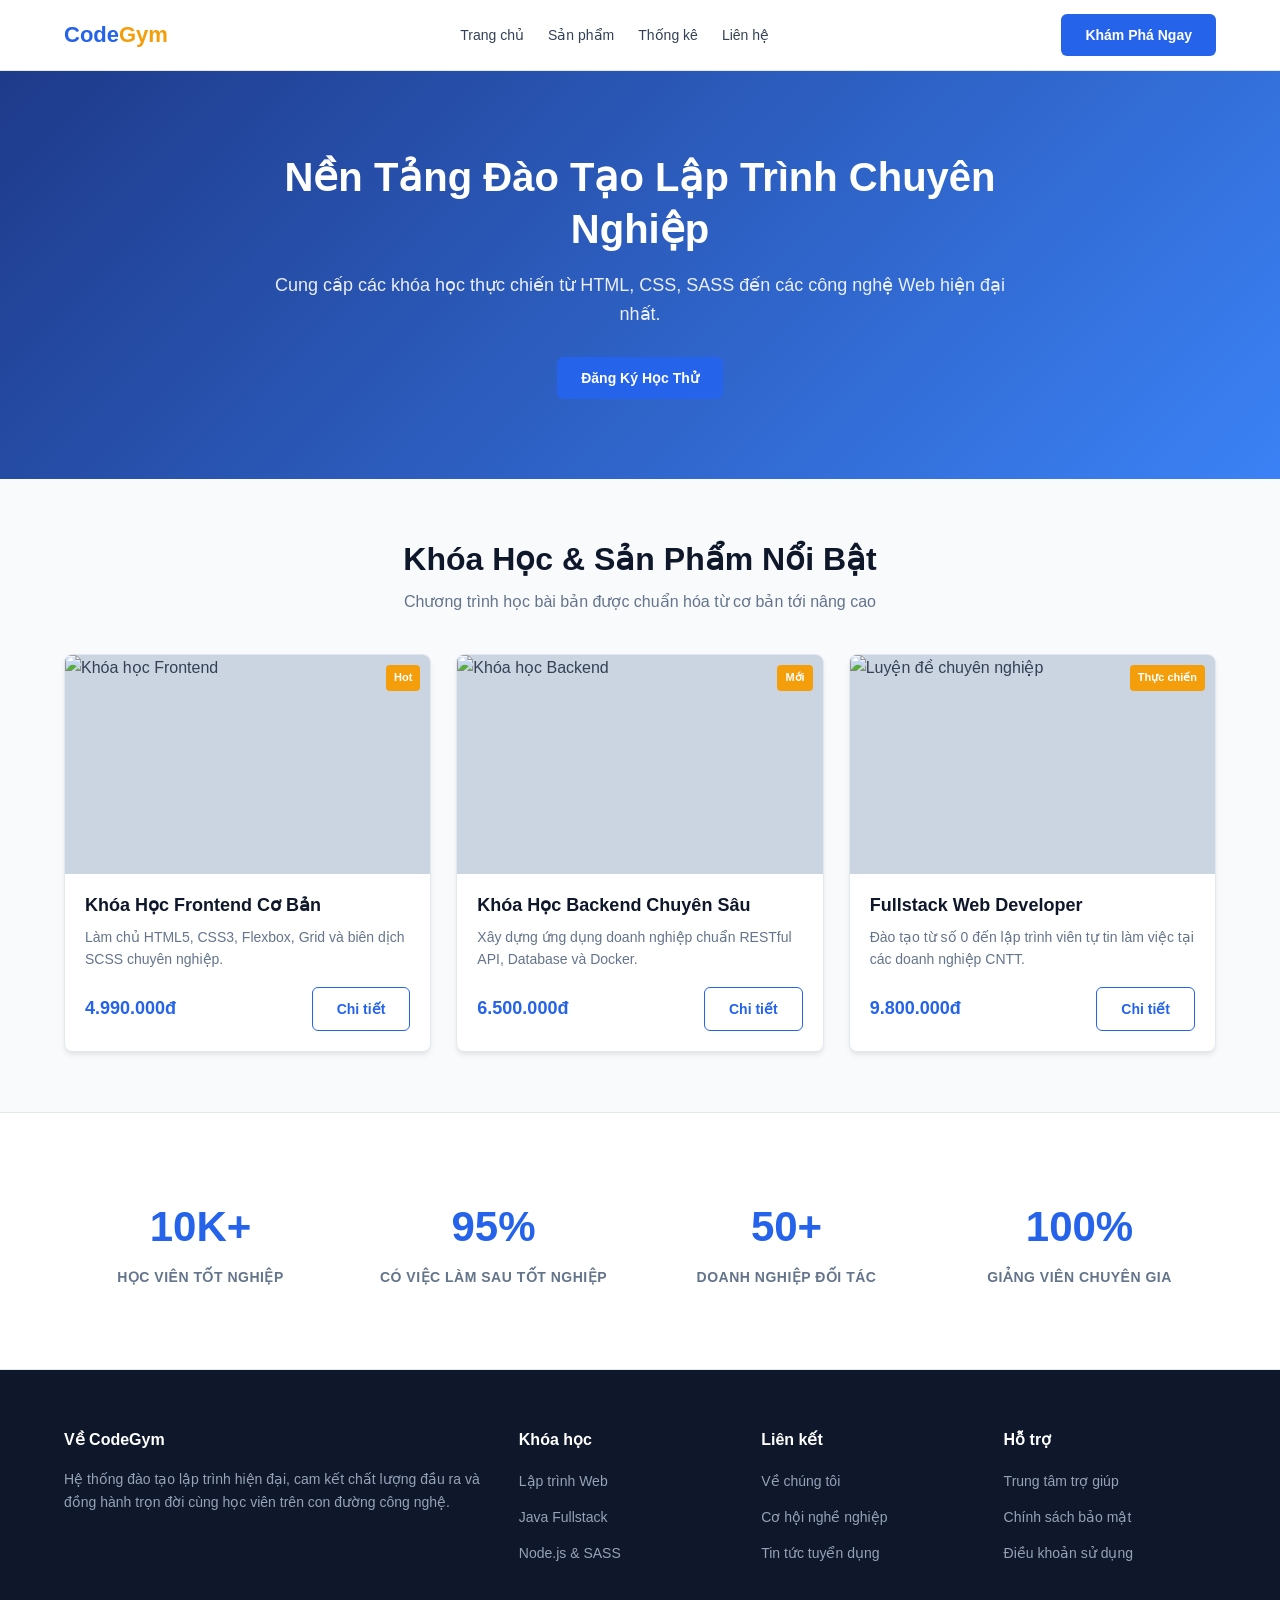
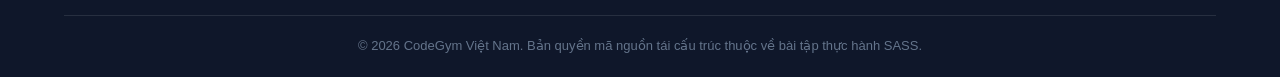
==== commit 74b70a25: "feat: hoan thanh bai tap tai cau truc landing page sang sass voi 4 phan day du" ====
--- a/index.html
+++ b/index.html
@@ -3,69 +3,150 @@
 <head>
   <meta charset="UTF-8">
   <meta name="viewport" content="width=device-width, initial-scale=1.0">
-  <title>Tái Cấu Trúc CSS Sang SASS - Responsive Grid</title>
+  <title>Tái Cấu Trúc CSS Landing Page Sang SASS</title>
   <link rel="stylesheet" href="css/main.css">
 </head>
 <body>
 
+  <!-- 1. NAVIGATION & HEADER -->
   <header class="site-header">
-    <div class="container">
-      <h1 class="header-title">Hệ Thống Responsive Grid Với SASS</h1>
-      <p class="header-subtitle">Mã nguồn tái cấu trúc từ CSS thuần sang cấu trúc phân tầng SCSS</p>
+    <div class="container navbar">
+      <a href="#" class="logo">Code<span>Gym</span></a>
+      <ul class="nav-links">
+        <li><a href="#hero">Trang chủ</a></li>
+        <li><a href="#products">Sản phẩm</a></li>
+        <li><a href="#stats">Thống kê</a></li>
+        <li><a href="#contact">Liên hệ</a></li>
+      </ul>
+      <a href="#products" class="btn btn-primary">Khám Phá Ngay</a>
     </div>
   </header>
 
-  <main class="container">
-    <div class="grid">
-      <!-- Item 1 -->
-      <article class="card">
-        <div class="card-img-wrapper">
-          <img src="https://images.unsplash.com/photo-1498050108023-c5249f4df085?auto=format&fit=crop&w=500&q=80" alt="Tech">
+  <section class="hero" id="hero">
+    <div class="container hero-content">
+      <h1>Nền Tảng Đào Tạo Lập Trình Chuyên Nghiệp</h1>
+      <p>Cung cấp các khóa học thực chiến từ HTML, CSS, SASS đến các công nghệ Web hiện đại nhất.</p>
+      <a href="#products" class="btn btn-primary">Đăng Ký Học Thử</a>
+    </div>
+  </section>
+
+  <!-- 2. SẢN PHẨM NỔI BẬT -->
+  <section class="section-padding" id="products">
+    <div class="container">
+      <h2 class="section-title">Khóa Học &amp; Sản Phẩm Nổi Bật</h2>
+      <p class="section-subtitle">Chương trình học bài bản được chuẩn hóa từ cơ bản tới nâng cao</p>
+      
+      <div class="product-grid">
+        <article class="product-card">
+          <div class="card-media">
+            <img src="https://images.unsplash.com/photo-1517694712202-14dd9538aa97?auto=format&fit=crop&w=500&q=80" alt="Khóa học Frontend">
+            <span class="badge">Hot</span>
+          </div>
+          <div class="card-content">
+            <h3 class="item-title">Khóa Học Frontend Cơ Bản</h3>
+            <p class="item-desc">Làm chủ HTML5, CSS3, Flexbox, Grid và biên dịch SCSS chuyên nghiệp.</p>
+            <div class="card-footer-action">
+              <span class="price">4.990.000đ</span>
+              <a href="#" class="btn btn-outline">Chi tiết</a>
+            </div>
+          </div>
+        </article>
+
+        <article class="product-card">
+          <div class="card-media">
+            <img src="https://images.unsplash.com/photo-1555066931-4365d14bab8c?auto=format&fit=crop&w=500&q=80" alt="Khóa học Backend">
+            <span class="badge">Mới</span>
+          </div>
+          <div class="card-content">
+            <h3 class="item-title">Khóa Học Backend Chuyên Sâu</h3>
+            <p class="item-desc">Xây dựng ứng dụng doanh nghiệp chuẩn RESTful API, Database và Docker.</p>
+            <div class="card-footer-action">
+              <span class="price">6.500.000đ</span>
+              <a href="#" class="btn btn-outline">Chi tiết</a>
+            </div>
+          </div>
+        </article>
+
+        <article class="product-card">
+          <div class="card-media">
+            <img src="https://images.unsplash.com/photo-1498050108023-c5249f4df085?auto=format&fit=crop&w=500&q=80" alt="Luyện đề chuyên nghiệp">
+            <span class="badge">Thực chiến</span>
+          </div>
+          <div class="card-content">
+            <h3 class="item-title">Fullstack Web Developer</h3>
+            <p class="item-desc">Đào tạo từ số 0 đến lập trình viên tự tin làm việc tại các doanh nghiệp CNTT.</p>
+            <div class="card-footer-action">
+              <span class="price">9.800.000đ</span>
+              <a href="#" class="btn btn-outline">Chi tiết</a>
+            </div>
+          </div>
+        </article>
+      </div>
+    </div>
+  </section>
+
+  <!-- 3. SỐ LIỆU THỐNG KÊ -->
+  <section class="section-padding stats-section" id="stats">
+    <div class="container">
+      <div class="stats-grid">
+        <div class="stat-item">
+          <div class="stat-number">10K+</div>
+          <div class="stat-label">Học viên tốt nghiệp</div>
         </div>
-        <div class="card-body">
-          <h2 class="card-title">Mô-đun Hệ Thống</h2>
-          <p class="card-desc">Quản lý và đồng bộ cấu trúc biến, mixins và layout bằng SASS CLI.</p>
-          <a href="#" class="card-btn">Xem chi tiết</a>
+        <div class="stat-item">
+          <div class="stat-number">95%</div>
+          <div class="stat-label">Có việc làm sau tốt nghiệp</div>
         </div>
-      </article>
+        <div class="stat-item">
+          <div class="stat-number">50+</div>
+          <div class="stat-label">Doanh nghiệp đối tác</div>
+        </div>
+        <div class="stat-item">
+          <div class="stat-number">100%</div>
+          <div class="stat-label">Giảng viên chuyên gia</div>
+        </div>
+      </div>
+    </div>
+  </section>
 
-      <!-- Item 2 -->
-      <article class="card">
-        <div class="card-img-wrapper">
-          <img src="https://images.unsplash.com/photo-1555066931-4365d14bab8c?auto=format&fit=crop&w=500&q=80" alt="Coding">
+  <!-- 4. FOOTER -->
+  <footer class="site-footer" id="contact">
+    <div class="container">
+      <div class="footer-grid">
+        <div class="footer-col">
+          <h4>Về CodeGym</h4>
+          <p>Hệ thống đào tạo lập trình hiện đại, cam kết chất lượng đầu ra và đồng hành trọn đời cùng học viên trên con đường công nghệ.</p>
         </div>
-        <div class="card-body">
-          <h2 class="card-title">Responsive Design</h2>
-          <p class="card-desc">Tự động điều chỉnh số lượng cột trên Desktop, Tablet và Mobile.</p>
-          <a href="#" class="card-btn">Xem chi tiết</a>
+        <div class="footer-col">
+          <h4>Khóa học</h4>
+          <ul>
+            <li><a href="#">Lập trình Web</a></li>
+            <li><a href="#">Java Fullstack</a></li>
+            <li><a href="#">Node.js &amp; SASS</a></li>
+          </ul>
         </div>
-      </article>
-
-      <!-- Item 3 -->
-      <article class="card">
-        <div class="card-img-wrapper">
-          <img src="https://images.unsplash.com/photo-1517694712202-14dd9538aa97?auto=format&fit=crop&w=500&q=80" alt="Laptop">
+        <div class="footer-col">
+          <h4>Liên kết</h4>
+          <ul>
+            <li><a href="#">Về chúng tôi</a></li>
+            <li><a href="#">Cơ hội nghề nghiệp</a></li>
+            <li><a href="#">Tin tức tuyển dụng</a></li>
+          </ul>
         </div>
-        <div class="card-body">
-          <h2 class="card-title">Tối Ưu Mã Nguồn</h2>
-          <p class="card-desc">Tách nhỏ file với partials giúp bảo trì và mở rộng giao diện nhanh chóng.</p>
-          <a href="#" class="card-btn">Xem chi tiết</a>
+        <div class="footer-col">
+          <h4>Hỗ trợ</h4>
+          <ul>
+            <li><a href="#">Trung tâm trợ giúp</a></li>
+            <li><a href="#">Chính sách bảo mật</a></li>
+            <li><a href="#">Điều khoản sử dụng</a></li>
+          </ul>
         </div>
-      </article>
-
-      <!-- Item 4 -->
-      <article class="card">
-        <div class="card-img-wrapper">
-          <img src="https://images.unsplash.com/photo-1526374965328-7f61d4dc18c5?auto=format&fit=crop&w=500&q=80" alt="Security">
-        </div>
-        <div class="card-body">
-          <h2 class="card-title">Bảo Trì Dễ Dàng</h2>
-          <p class="card-desc">Thay đổi toàn bộ giao diện chỉ bằng cách chỉnh sửa file biến variables.</p>
-          <a href="#" class="card-btn">Xem chi tiết</a>
-        </div>
-      </article>
+      </div>
+      <div class="footer-bottom">
+        <p>&copy; 2026 CodeGym Việt Nam. Bản quyền mã nguồn tái cấu trúc thuộc về bài tập thực hành SASS.</p>
+      </div>
     </div>
-  </main>
+  </footer>
 
 </body>
 </html>
--- a/css/main.css
+++ b/css/main.css
@@ -1,17 +1,321 @@
-/* Error: Can't find stylesheet to import.
- *   ,
- * 8 | @import "components/card";
- *   |         ^^^^^^^^^^^^^^^^^
- *   '
- *   scss\main.scss 8:9  root stylesheet */
-
-body::before {
-  font-family: "Source Code Pro", "SF Mono", Monaco, Inconsolata, "Fira Mono",
-      "Droid Sans Mono", monospace, monospace;
-  white-space: pre;
+*,
+*::before,
+*::after {
+  margin: 0;
+  padding: 0;
+  box-sizing: border-box;
+}
+
+body {
+  font-family: Arial, Helvetica, sans-serif;
+  background-color: #f8fafc;
+  color: #334155;
+  line-height: 1.6;
+}
+
+img {
+  max-width: 100%;
+  height: auto;
   display: block;
-  padding: 1em;
-  margin-bottom: 1em;
-  border-bottom: 2px solid black;
-  content: "Error: Can't find stylesheet to import.\a   \2577 \a 8 \2502  @import \"components/card\";\a   \2502          ^^^^^^^^^^^^^^^^^\a   \2575 \a   scss\\main.scss 8:9  root stylesheet";
-}
+}
+
+a {
+  text-decoration: none;
+  color: inherit;
+}
+
+h1, h2, h3, h4 {
+  color: #0f172a;
+  font-weight: 700;
+  line-height: 1.3;
+}
+
+.section-title {
+  font-size: 32px;
+  text-align: center;
+  margin-bottom: 8px;
+}
+
+.section-subtitle {
+  font-size: 16px;
+  color: #64748b;
+  text-align: center;
+  margin-bottom: 40px;
+}
+
+.container {
+  width: 90%;
+  max-width: 1200px;
+  margin: 0 auto;
+}
+
+.section-padding {
+  padding: 60px 0;
+}
+
+.site-header {
+  background-color: #ffffff;
+  border-bottom: 1px solid #e2e8f0;
+  position: sticky;
+  top: 0;
+  z-index: 1000;
+}
+.site-header .navbar {
+  display: flex;
+  justify-content: space-between;
+  align-items: center;
+  flex-direction: row;
+  height: 70px;
+}
+.site-header .navbar .logo {
+  font-size: 22px;
+  font-weight: 800;
+  color: #2563eb;
+}
+.site-header .navbar .logo span {
+  color: #f59e0b;
+}
+.site-header .navbar .nav-links {
+  display: flex;
+  list-style: none;
+  gap: 24px;
+}
+.site-header .navbar .nav-links li a {
+  font-size: 14px;
+  font-weight: 500;
+  color: #334155;
+  transition: color 0.2s ease;
+}
+.site-header .navbar .nav-links li a:hover {
+  color: #2563eb;
+}
+@media (max-width: 768px) {
+  .site-header .navbar .nav-links {
+    display: none;
+  }
+}
+
+.hero {
+  background: linear-gradient(135deg, #1e3a8a 0%, #3b82f6 100%);
+  color: #ffffff;
+  padding: 80px 0;
+  text-align: center;
+}
+.hero .hero-content {
+  max-width: 750px;
+  margin: 0 auto;
+}
+.hero .hero-content h1 {
+  font-size: 40px;
+  color: #ffffff;
+  margin-bottom: 16px;
+}
+@media (max-width: 576px) {
+  .hero .hero-content h1 {
+    font-size: 28px;
+  }
+}
+.hero .hero-content p {
+  font-size: 18px;
+  opacity: 0.9;
+  margin-bottom: 28px;
+}
+
+.site-footer {
+  background-color: #0f172a;
+  color: #cbd5e1;
+  padding: 60px 0 20px;
+}
+.site-footer .footer-grid {
+  display: grid;
+  grid-template-columns: 2fr 1fr 1fr 1fr;
+  gap: 30px;
+  margin-bottom: 40px;
+}
+@media (max-width: 768px) {
+  .site-footer .footer-grid {
+    grid-template-columns: 1fr 1fr;
+  }
+}
+@media (max-width: 576px) {
+  .site-footer .footer-grid {
+    grid-template-columns: 1fr;
+  }
+}
+.site-footer .footer-grid .footer-col h4 {
+  color: #ffffff;
+  font-size: 16px;
+  margin-bottom: 18px;
+}
+.site-footer .footer-grid .footer-col p {
+  font-size: 14px;
+  color: #94a3b8;
+  line-height: 1.6;
+}
+.site-footer .footer-grid .footer-col ul {
+  list-style: none;
+}
+.site-footer .footer-grid .footer-col ul li {
+  margin-bottom: 10px;
+}
+.site-footer .footer-grid .footer-col ul li a {
+  font-size: 14px;
+  color: #94a3b8;
+  transition: color 0.2s ease;
+}
+.site-footer .footer-grid .footer-col ul li a:hover {
+  color: #ffffff;
+}
+.site-footer .footer-bottom {
+  border-top: 1px solid rgba(255, 255, 255, 0.1);
+  padding-top: 20px;
+  text-align: center;
+  font-size: 13px;
+  color: #64748b;
+}
+
+.btn {
+  display: inline-block;
+  padding: 10px 24px;
+  border-radius: 6px;
+  font-size: 14px;
+  font-weight: 600;
+  border: none;
+  cursor: pointer;
+  transition: all 0.25s ease;
+}
+.btn-primary {
+  background-color: #2563eb;
+  color: #ffffff;
+}
+.btn-primary:hover {
+  background-color: #1d4ed8;
+  transform: translateY(-2px);
+}
+.btn-outline {
+  background-color: transparent;
+  color: #2563eb;
+  border: 1px solid #2563eb;
+}
+.btn-outline:hover {
+  background-color: #2563eb;
+  color: #ffffff;
+}
+
+.product-grid {
+  display: grid;
+  grid-template-columns: repeat(3, 1fr);
+  gap: 25px;
+}
+@media (max-width: 768px) {
+  .product-grid {
+    grid-template-columns: repeat(2, 1fr);
+  }
+}
+@media (max-width: 576px) {
+  .product-grid {
+    grid-template-columns: 1fr;
+  }
+}
+
+.product-card {
+  background-color: #ffffff;
+  border-radius: 8px;
+  border: 1px solid #e2e8f0;
+  overflow: hidden;
+  transition: transform 0.2s ease, box-shadow 0.2s ease;
+  box-shadow: 0 4px 6px -1px rgba(0, 0, 0, 0.08), 0 2px 4px -2px rgba(0, 0, 0, 0.05);
+}
+.product-card:hover {
+  transform: translateY(-4px);
+  box-shadow: 0 10px 15px -3px rgba(0, 0, 0, 0.1);
+}
+.product-card .card-media {
+  position: relative;
+  padding-top: 60%;
+  background-color: #cbd5e1;
+}
+.product-card .card-media img {
+  position: absolute;
+  top: 0;
+  left: 0;
+  width: 100%;
+  height: 100%;
+  object-fit: cover;
+}
+.product-card .card-media .badge {
+  position: absolute;
+  top: 10px;
+  right: 10px;
+  background-color: #f59e0b;
+  color: #ffffff;
+  padding: 4px 8px;
+  border-radius: 4px;
+  font-size: 11px;
+  font-weight: 700;
+}
+.product-card .card-content {
+  padding: 20px;
+}
+.product-card .card-content .item-title {
+  font-size: 18px;
+  margin-bottom: 8px;
+}
+.product-card .card-content .item-desc {
+  font-size: 14px;
+  color: #64748b;
+  margin-bottom: 16px;
+}
+.product-card .card-content .card-footer-action {
+  display: flex;
+  justify-content: space-between;
+  align-items: center;
+  flex-direction: row;
+}
+.product-card .card-content .card-footer-action .price {
+  font-size: 18px;
+  font-weight: 700;
+  color: #2563eb;
+}
+
+.stats-section {
+  background-color: #ffffff;
+  border-top: 1px solid #e2e8f0;
+  border-bottom: 1px solid #e2e8f0;
+}
+
+.stats-grid {
+  display: grid;
+  grid-template-columns: repeat(4, 1fr);
+  gap: 20px;
+  text-align: center;
+}
+@media (max-width: 768px) {
+  .stats-grid {
+    grid-template-columns: repeat(2, 1fr);
+    gap: 30px;
+  }
+}
+@media (max-width: 576px) {
+  .stats-grid {
+    grid-template-columns: 1fr;
+  }
+}
+.stats-grid .stat-item {
+  padding: 20px 10px;
+}
+.stats-grid .stat-item .stat-number {
+  font-size: 42px;
+  font-weight: 800;
+  color: #2563eb;
+  margin-bottom: 6px;
+}
+.stats-grid .stat-item .stat-label {
+  font-size: 14px;
+  font-weight: 600;
+  color: #64748b;
+  text-transform: uppercase;
+  letter-spacing: 0.5px;
+}
+
+/*# sourceMappingURL=main.css.map */
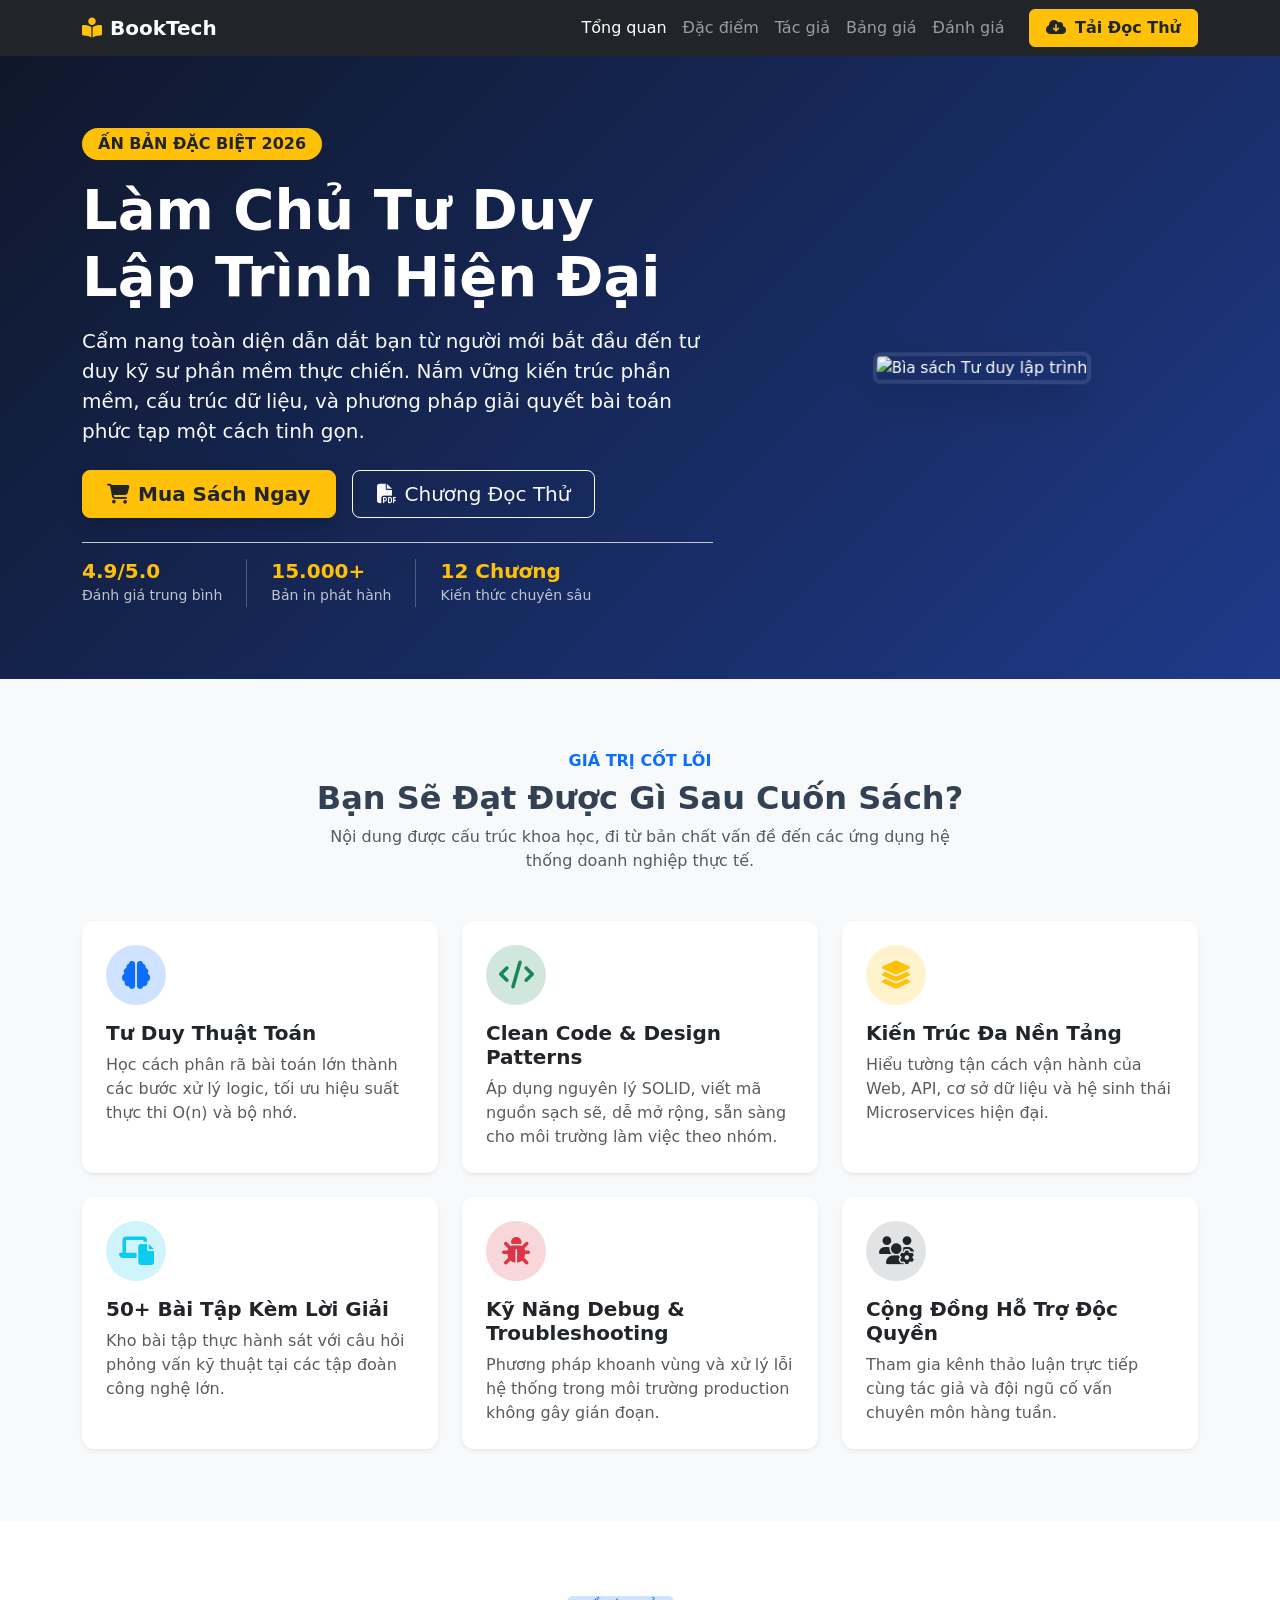
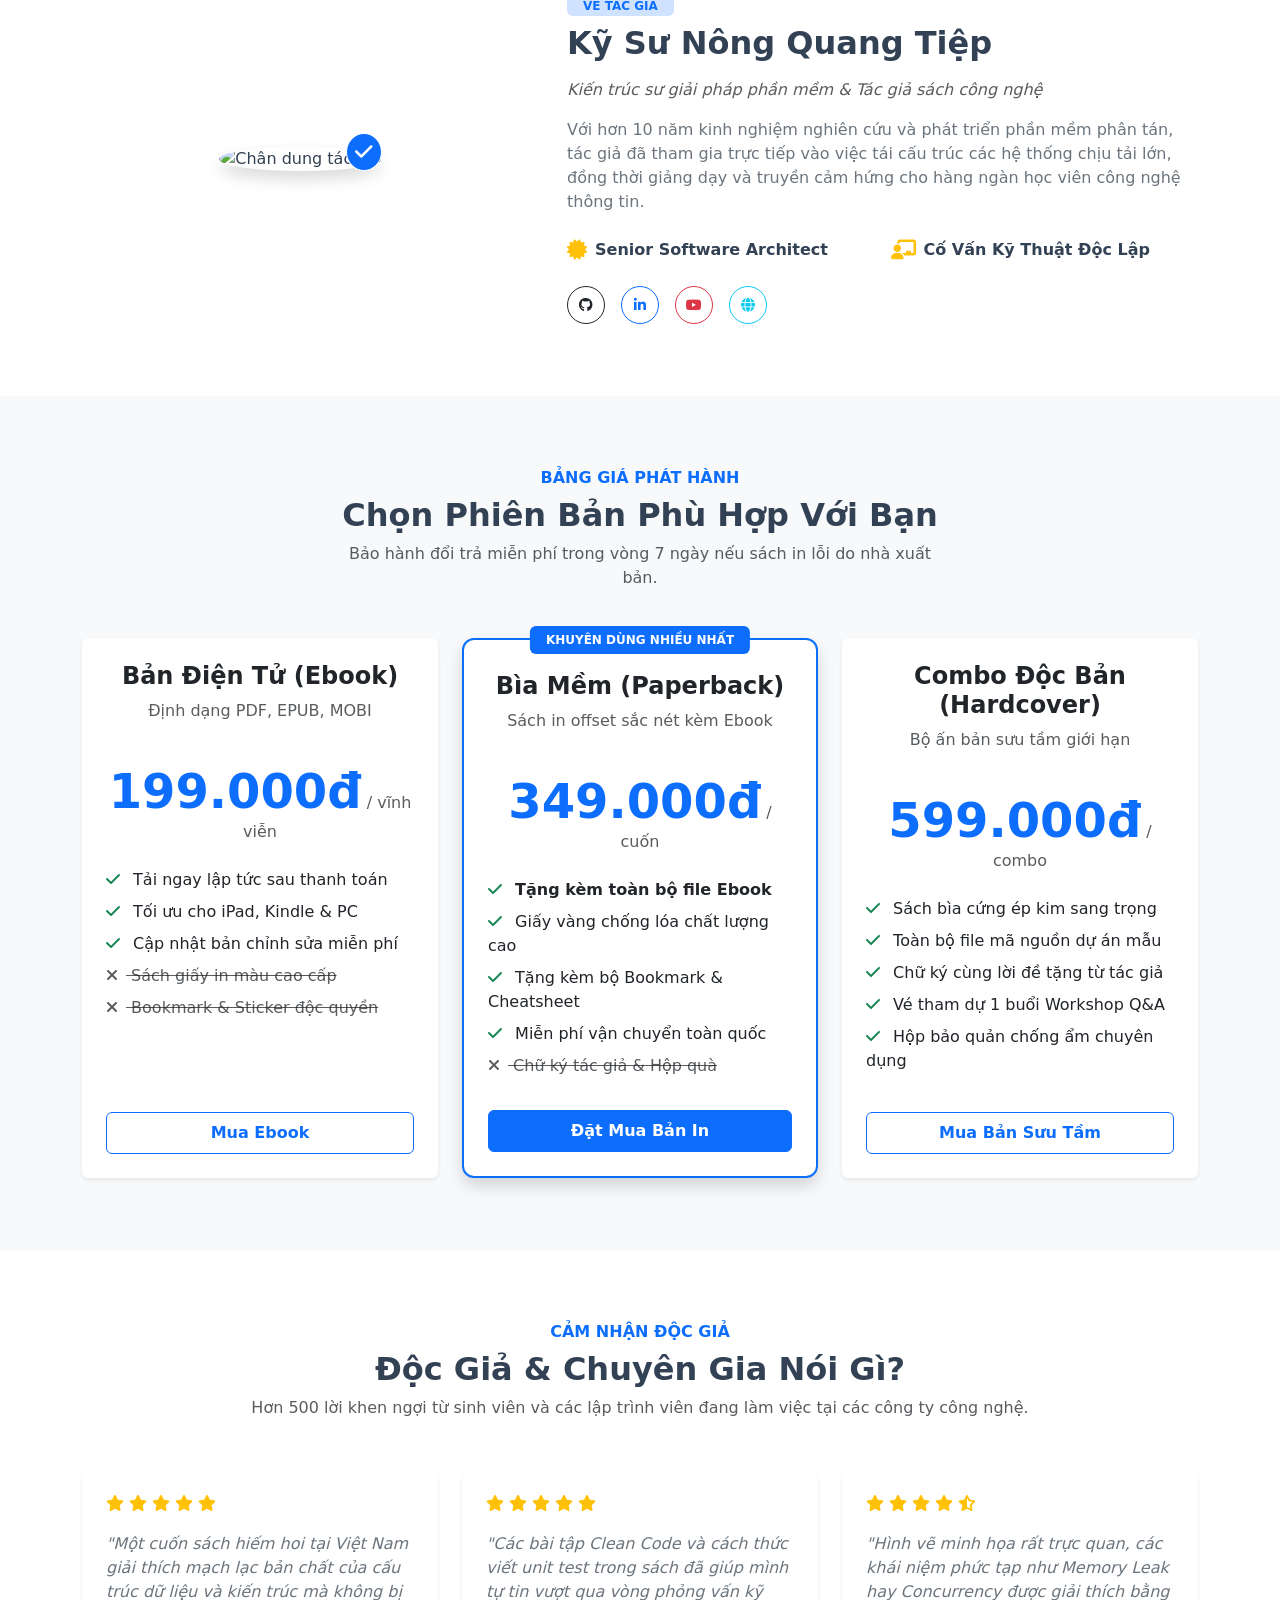
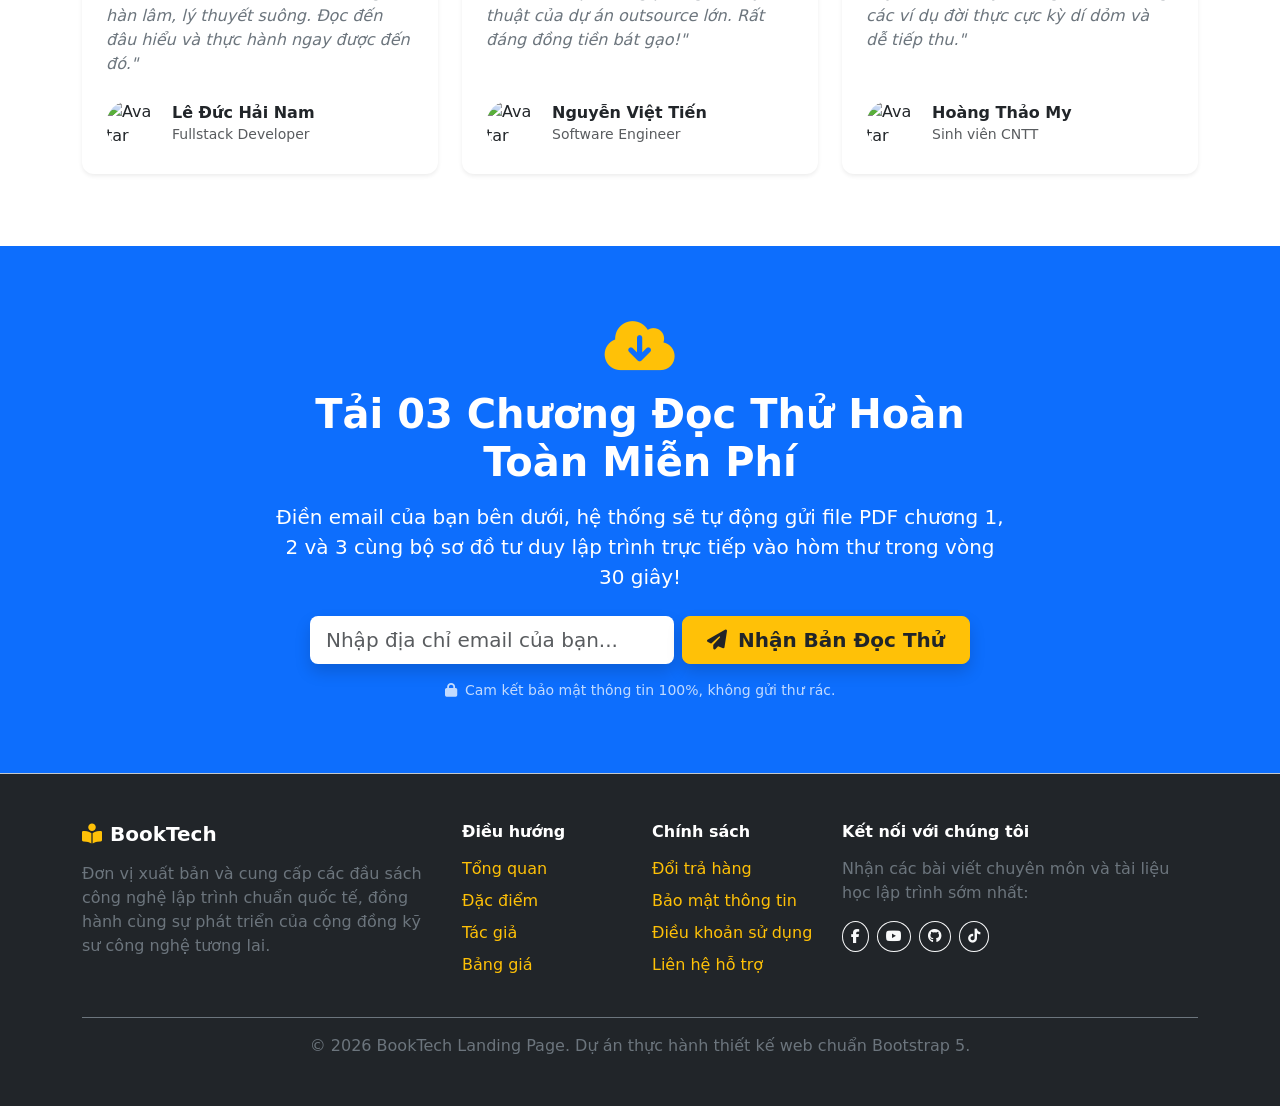
==== commit da968bf5: "feat: hoan thanh trang web gioi thieu sach responsive bang bootstrap 5" ====
--- a/index.html
+++ b/index.html
@@ -3,150 +3,445 @@
 <head>
   <meta charset="UTF-8">
   <meta name="viewport" content="width=device-width, initial-scale=1.0">
-  <title>Tái Cấu Trúc CSS Landing Page Sang SASS</title>
-  <link rel="stylesheet" href="css/main.css">
+  <title>Khám Phá Cuốn Sách: Làm Chủ Tư Duy Lập Trình Hiện Đại</title>
+  
+  <!-- Bootstrap 5 CSS -->
+  <link href="https://cdn.jsdelivr.net/npm/bootstrap@5.3.3/dist/css/bootstrap.min.css" rel="stylesheet">
+  <!-- Font Awesome Icons -->
+  <link rel="stylesheet" href="https://cdnjs.cloudflare.com/ajax/libs/font-awesome/6.5.1/css/all.min.css">
+  <!-- Custom CSS -->
+  <link rel="stylesheet" href="css/styles.css">
 </head>
-<body>
-
-  <!-- 1. NAVIGATION & HEADER -->
-  <header class="site-header">
-    <div class="container navbar">
-      <a href="#" class="logo">Code<span>Gym</span></a>
-      <ul class="nav-links">
-        <li><a href="#hero">Trang chủ</a></li>
-        <li><a href="#products">Sản phẩm</a></li>
-        <li><a href="#stats">Thống kê</a></li>
-        <li><a href="#contact">Liên hệ</a></li>
-      </ul>
-      <a href="#products" class="btn btn-primary">Khám Phá Ngay</a>
+<body data-bs-spy="scroll" data-bs-target="#mainNav" data-bs-offset="80">
+
+  <!-- 1. HEADER & NAVBAR -->
+  <nav class="navbar navbar-expand-lg navbar-dark bg-dark sticky-top" id="mainNav">
+    <div class="container">
+      <a class="navbar-brand fw-bold" href="#">
+        <i class="fa-solid fa-book-open-reader text-warning me-2"></i>BookTech
+      </a>
+      <button class="navbar-toggler" type="button" data-bs-toggle="collapse" data-bs-target="#navbarMenu" aria-controls="navbarMenu" aria-expanded="false" aria-label="Toggle navigation">
+        <span class="navbar-toggler-icon"></span>
+      </button>
+
+      <div class="collapse navbar-collapse" id="navbarMenu">
+        <ul class="navbar-nav ms-auto mb-2 mb-lg-0 align-items-lg-center">
+          <li class="nav-item"><a class="nav-link active" href="#overview">Tổng quan</a></li>
+          <li class="nav-item"><a class="nav-link" href="#features">Đặc điểm</a></li>
+          <li class="nav-item"><a class="nav-link" href="#author">Tác giả</a></li>
+          <li class="nav-item"><a class="nav-link" href="#prices">Bảng giá</a></li>
+          <li class="nav-item"><a class="nav-link" href="#reviews">Đánh giá</a></li>
+          <li class="nav-item ms-lg-3">
+            <a class="btn btn-warning text-dark fw-semibold px-3" href="#download">
+              <i class="fa-solid fa-cloud-arrow-down me-1"></i> Tải Đọc Thử
+            </a>
+          </li>
+        </ul>
+      </div>
+    </div>
+  </nav>
+
+  <!-- 2. BOOK OVERVIEW (HERO) -->
+  <header class="overview-section py-5 text-white" id="overview">
+    <div class="container py-lg-4">
+      <div class="row align-items-center g-5">
+        <div class="col-lg-7 text-center text-lg-start">
+          <span class="badge bg-warning text-dark px-3 py-2 fs-6 mb-3 fw-bold rounded-pill">ẤN BẢN ĐẶC BIỆT 2026</span>
+          <h1 class="display-4 fw-bolder mb-3">Làm Chủ Tư Duy Lập Trình Hiện Đại</h1>
+          <p class="lead mb-4 text-light opacity-90">
+            Cẩm nang toàn diện dẫn dắt bạn từ người mới bắt đầu đến tư duy kỹ sư phần mềm thực chiến. Nắm vững kiến trúc phần mềm, cấu trúc dữ liệu, và phương pháp giải quyết bài toán phức tạp một cách tinh gọn.
+          </p>
+          <div class="d-flex flex-column flex-sm-row justify-content-center justify-content-lg-start gap-3">
+            <a href="#prices" class="btn btn-warning btn-lg fw-bold text-dark px-4 shadow">
+              <i class="fa-solid fa-cart-shopping me-2"></i>Mua Sách Ngay
+            </a>
+            <a href="#download" class="btn btn-outline-light btn-lg px-4">
+              <i class="fa-solid fa-file-pdf me-2"></i>Chương Đọc Thử
+            </a>
+          </div>
+          <div class="mt-4 pt-3 border-top border-secondary-subtle d-flex justify-content-center justify-content-lg-start gap-4">
+            <div>
+              <h5 class="fw-bold mb-0 text-warning">4.9/5.0</h5>
+              <small class="text-light opacity-75">Đánh giá trung bình</small>
+            </div>
+            <div class="vr bg-light"></div>
+            <div>
+              <h5 class="fw-bold mb-0 text-warning">15.000+</h5>
+              <small class="text-light opacity-75">Bản in phát hành</small>
+            </div>
+            <div class="vr bg-light"></div>
+            <div>
+              <h5 class="fw-bold mb-0 text-warning">12 Chương</h5>
+              <small class="text-light opacity-75">Kiến thức chuyên sâu</small>
+            </div>
+          </div>
+        </div>
+
+        <div class="col-lg-5 text-center">
+          <div class="book-cover-container">
+            <img src="https://images.unsplash.com/photo-1544716278-ca5e3f4abd8c?auto=format&fit=crop&w=700&q=80" alt="Bìa sách Tư duy lập trình" class="img-fluid rounded-3 shadow-lg book-mockup">
+          </div>
+        </div>
+      </div>
     </div>
   </header>
 
-  <section class="hero" id="hero">
-    <div class="container hero-content">
-      <h1>Nền Tảng Đào Tạo Lập Trình Chuyên Nghiệp</h1>
-      <p>Cung cấp các khóa học thực chiến từ HTML, CSS, SASS đến các công nghệ Web hiện đại nhất.</p>
-      <a href="#products" class="btn btn-primary">Đăng Ký Học Thử</a>
+  <!-- 3. FEATURES -->
+  <section class="py-5 bg-light" id="features">
+    <div class="container py-4">
+      <div class="text-center mb-5">
+        <h6 class="text-primary fw-bold text-uppercase">Giá trị cốt lõi</h6>
+        <h2 class="fw-bold">Bạn Sẽ Đạt Được Gì Sau Cuốn Sách?</h2>
+        <p class="text-muted mx-auto" style="max-width: 650px;">Nội dung được cấu trúc khoa học, đi từ bản chất vấn đề đến các ứng dụng hệ thống doanh nghiệp thực tế.</p>
+      </div>
+
+      <div class="row g-4">
+        <div class="col-md-6 col-lg-4">
+          <div class="card h-100 border-0 shadow-sm feature-card p-4">
+            <div class="feature-icon bg-primary-subtle text-primary rounded-circle mb-3 d-inline-flex align-items-center justify-content-center">
+              <i class="fa-solid fa-brain fs-3"></i>
+            </div>
+            <h5 class="fw-bold">Tư Duy Thuật Toán</h5>
+            <p class="text-muted mb-0">Học cách phân rã bài toán lớn thành các bước xử lý logic, tối ưu hiệu suất thực thi O(n) và bộ nhớ.</p>
+          </div>
+        </div>
+
+        <div class="col-md-6 col-lg-4">
+          <div class="card h-100 border-0 shadow-sm feature-card p-4">
+            <div class="feature-icon bg-success-subtle text-success rounded-circle mb-3 d-inline-flex align-items-center justify-content-center">
+              <i class="fa-solid fa-code fs-3"></i>
+            </div>
+            <h5 class="fw-bold">Clean Code & Design Patterns</h5>
+            <p class="text-muted mb-0">Áp dụng nguyên lý SOLID, viết mã nguồn sạch sẽ, dễ mở rộng, sẵn sàng cho môi trường làm việc theo nhóm.</p>
+          </div>
+        </div>
+
+        <div class="col-md-6 col-lg-4">
+          <div class="card h-100 border-0 shadow-sm feature-card p-4">
+            <div class="feature-icon bg-warning-subtle text-warning rounded-circle mb-3 d-inline-flex align-items-center justify-content-center">
+              <i class="fa-solid fa-layer-group fs-3"></i>
+            </div>
+            <h5 class="fw-bold">Kiến Trúc Đa Nền Tảng</h5>
+            <p class="text-muted mb-0">Hiểu tường tận cách vận hành của Web, API, cơ sở dữ liệu và hệ sinh thái Microservices hiện đại.</p>
+          </div>
+        </div>
+
+        <div class="col-md-6 col-lg-4">
+          <div class="card h-100 border-0 shadow-sm feature-card p-4">
+            <div class="feature-icon bg-info-subtle text-info rounded-circle mb-3 d-inline-flex align-items-center justify-content-center">
+              <i class="fa-solid fa-laptop-file fs-3"></i>
+            </div>
+            <h5 class="fw-bold">50+ Bài Tập Kèm Lời Giải</h5>
+            <p class="text-muted mb-0">Kho bài tập thực hành sát với câu hỏi phỏng vấn kỹ thuật tại các tập đoàn công nghệ lớn.</p>
+          </div>
+        </div>
+
+        <div class="col-md-6 col-lg-4">
+          <div class="card h-100 border-0 shadow-sm feature-card p-4">
+            <div class="feature-icon bg-danger-subtle text-danger rounded-circle mb-3 d-inline-flex align-items-center justify-content-center">
+              <i class="fa-solid fa-bug fs-3"></i>
+            </div>
+            <h5 class="fw-bold">Kỹ Năng Debug & Troubleshooting</h5>
+            <p class="text-muted mb-0">Phương pháp khoanh vùng và xử lý lỗi hệ thống trong môi trường production không gây gián đoạn.</p>
+          </div>
+        </div>
+
+        <div class="col-md-6 col-lg-4">
+          <div class="card h-100 border-0 shadow-sm feature-card p-4">
+            <div class="feature-icon bg-secondary-subtle text-dark rounded-circle mb-3 d-inline-flex align-items-center justify-content-center">
+              <i class="fa-solid fa-users-gear fs-3"></i>
+            </div>
+            <h5 class="fw-bold">Cộng Đồng Hỗ Trợ Độc Quyền</h5>
+            <p class="text-muted mb-0">Tham gia kênh thảo luận trực tiếp cùng tác giả và đội ngũ cố vấn chuyên môn hàng tuần.</p>
+          </div>
+        </div>
+      </div>
     </div>
   </section>
 
-  <!-- 2. SẢN PHẨM NỔI BẬT -->
-  <section class="section-padding" id="products">
+  <!-- 4. AUTHOR -->
+  <section class="py-5" id="author">
+    <div class="container py-4">
+      <div class="row align-items-center g-5">
+        <div class="col-md-5 text-center">
+          <div class="position-relative d-inline-block">
+            <img src="https://images.unsplash.com/photo-1534528741775-53994a69daeb?auto=format&fit=crop&w=600&q=80" alt="Chân dung tác giả" class="img-fluid rounded-circle shadow author-img">
+            <span class="badge bg-primary position-absolute bottom-0 end-0 p-2 rounded-circle fs-5 border border-white">
+              <i class="fa-solid fa-check"></i>
+            </span>
+          </div>
+        </div>
+        <div class="col-md-7">
+          <span class="badge bg-primary-subtle text-primary fw-bold mb-2 px-3 py-1">VỀ TÁC GIẢ</span>
+          <h2 class="fw-bold mb-3">Kỹ Sư Nông Quang Tiệp</h2>
+          <p class="text-muted fst-italic mb-3">Kiến trúc sư giải pháp phần mềm &amp; Tác giả sách công nghệ</p>
+          <p class="text-secondary leading-relaxed mb-4">
+            Với hơn 10 năm kinh nghiệm nghiên cứu và phát triển phần mềm phân tán, tác giả đã tham gia trực tiếp vào việc tái cấu trúc các hệ thống chịu tải lớn, đồng thời giảng dạy và truyền cảm hứng cho hàng ngàn học viên công nghệ thông tin.
+          </p>
+          <div class="row g-3 mb-4">
+            <div class="col-sm-6">
+              <div class="d-flex align-items-center gap-2">
+                <i class="fa-solid fa-certificate text-warning fs-5"></i>
+                <span class="fw-semibold">Senior Software Architect</span>
+              </div>
+            </div>
+            <div class="col-sm-6">
+              <div class="d-flex align-items-center gap-2">
+                <i class="fa-solid fa-chalkboard-user text-warning fs-5"></i>
+                <span class="fw-semibold">Cố Vấn Kỹ Thuật Độc Lập</span>
+              </div>
+            </div>
+          </div>
+          <div class="d-flex gap-3">
+            <a href="#" class="btn btn-outline-dark btn-sm rounded-circle social-btn"><i class="fa-brands fa-github"></i></a>
+            <a href="#" class="btn btn-outline-primary btn-sm rounded-circle social-btn"><i class="fa-brands fa-linkedin-in"></i></a>
+            <a href="#" class="btn btn-outline-danger btn-sm rounded-circle social-btn"><i class="fa-brands fa-youtube"></i></a>
+            <a href="#" class="btn btn-outline-info btn-sm rounded-circle social-btn"><i class="fa-solid fa-globe"></i></a>
+          </div>
+        </div>
+      </div>
+    </div>
+  </section>
+
+  <!-- 5. PRICES -->
+  <section class="py-5 bg-light" id="prices">
+    <div class="container py-4">
+      <div class="text-center mb-5">
+        <h6 class="text-primary fw-bold text-uppercase">Bảng Giá Phát Hành</h6>
+        <h2 class="fw-bold">Chọn Phiên Bản Phù Hợp Với Bạn</h2>
+        <p class="text-muted mx-auto" style="max-width: 600px;">Bảo hành đổi trả miễn phí trong vòng 7 ngày nếu sách in lỗi do nhà xuất bản.</p>
+      </div>
+
+      <div class="row g-4 align-items-stretch">
+        <!-- Ebook -->
+        <div class="col-lg-4 col-md-6">
+          <div class="card h-100 border-0 shadow-sm p-4 text-center">
+            <h4 class="fw-bold mb-2">Bản Điện Tử (Ebook)</h4>
+            <p class="text-muted">Định dạng PDF, EPUB, MOBI</p>
+            <div class="my-4">
+              <span class="display-5 fw-bolder text-primary">199.000đ</span>
+              <span class="text-muted">/ vĩnh viễn</span>
+            </div>
+            <ul class="list-unstyled text-start mb-4 space-y-2">
+              <li class="mb-2"><i class="fa-solid fa-check text-success me-2"></i> Tải ngay lập tức sau thanh toán</li>
+              <li class="mb-2"><i class="fa-solid fa-check text-success me-2"></i> Tối ưu cho iPad, Kindle &amp; PC</li>
+              <li class="mb-2"><i class="fa-solid fa-check text-success me-2"></i> Cập nhật bản chỉnh sửa miễn phí</li>
+              <li class="mb-2 text-muted text-decoration-line-through"><i class="fa-solid fa-xmark me-2"></i> Sách giấy in màu cao cấp</li>
+              <li class="mb-2 text-muted text-decoration-line-through"><i class="fa-solid fa-xmark me-2"></i> Bookmark &amp; Sticker độc quyền</li>
+            </ul>
+            <a href="#download" class="btn btn-outline-primary w-100 fw-bold py-2 mt-auto">Mua Ebook</a>
+          </div>
+        </div>
+
+        <!-- Sách Giấy (Nổi Bật) -->
+        <div class="col-lg-4 col-md-6">
+          <div class="card h-100 border-primary border-2 shadow p-4 text-center position-relative popular-card">
+            <span class="badge bg-primary position-absolute top-0 start-50 translate-middle px-3 py-2 fw-bold text-uppercase">
+              Khuyên Dùng Nhiều Nhất
+            </span>
+            <h4 class="fw-bold mb-2 mt-2">Bìa Mềm (Paperback)</h4>
+            <p class="text-muted">Sách in offset sắc nét kèm Ebook</p>
+            <div class="my-4">
+              <span class="display-5 fw-bolder text-primary">349.000đ</span>
+              <span class="text-muted">/ cuốn</span>
+            </div>
+            <ul class="list-unstyled text-start mb-4">
+              <li class="mb-2"><i class="fa-solid fa-check text-success me-2"></i> <strong>Tặng kèm toàn bộ file Ebook</strong></li>
+              <li class="mb-2"><i class="fa-solid fa-check text-success me-2"></i> Giấy vàng chống lóa chất lượng cao</li>
+              <li class="mb-2"><i class="fa-solid fa-check text-success me-2"></i> Tặng kèm bộ Bookmark &amp; Cheatsheet</li>
+              <li class="mb-2"><i class="fa-solid fa-check text-success me-2"></i> Miễn phí vận chuyển toàn quốc</li>
+              <li class="mb-2 text-muted text-decoration-line-through"><i class="fa-solid fa-xmark me-2"></i> Chữ ký tác giả &amp; Hộp quà</li>
+            </ul>
+            <a href="#download" class="btn btn-primary w-100 fw-bold py-2 mt-auto">Đặt Mua Bản In</a>
+          </div>
+        </div>
+
+        <!-- Combo Cao Cấp -->
+        <div class="col-lg-4 col-md-6 mx-auto">
+          <div class="card h-100 border-0 shadow-sm p-4 text-center">
+            <h4 class="fw-bold mb-2">Combo Độc Bản (Hardcover)</h4>
+            <p class="text-muted">Bộ ấn bản sưu tầm giới hạn</p>
+            <div class="my-4">
+              <span class="display-5 fw-bolder text-primary">599.000đ</span>
+              <span class="text-muted">/ combo</span>
+            </div>
+            <ul class="list-unstyled text-start mb-4">
+              <li class="mb-2"><i class="fa-solid fa-check text-success me-2"></i> Sách bìa cứng ép kim sang trọng</li>
+              <li class="mb-2"><i class="fa-solid fa-check text-success me-2"></i> Toàn bộ file mã nguồn dự án mẫu</li>
+              <li class="mb-2"><i class="fa-solid fa-check text-success me-2"></i> Chữ ký cùng lời đề tặng từ tác giả</li>
+              <li class="mb-2"><i class="fa-solid fa-check text-success me-2"></i> Vé tham dự 1 buổi Workshop Q&amp;A</li>
+              <li class="mb-2"><i class="fa-solid fa-check text-success me-2"></i> Hộp bảo quản chống ẩm chuyên dụng</li>
+            </ul>
+            <a href="#download" class="btn btn-outline-primary w-100 fw-bold py-2 mt-auto">Mua Bản Sưu Tầm</a>
+          </div>
+        </div>
+      </div>
+    </div>
+  </section>
+
+  <!-- 6. READER'S SAY (REVIEWS) -->
+  <section class="py-5" id="reviews">
+    <div class="container py-4">
+      <div class="text-center mb-5">
+        <h6 class="text-primary fw-bold text-uppercase">Cảm nhận độc giả</h6>
+        <h2 class="fw-bold">Độc Giả &amp; Chuyên Gia Nói Gì?</h2>
+        <p class="text-muted">Hơn 500 lời khen ngợi từ sinh viên và các lập trình viên đang làm việc tại các công ty công nghệ.</p>
+      </div>
+
+      <div class="row g-4">
+        <div class="col-md-4">
+          <div class="card h-100 border-0 shadow-sm p-4 review-card">
+            <div class="text-warning mb-3">
+              <i class="fa-solid fa-star"></i>
+              <i class="fa-solid fa-star"></i>
+              <i class="fa-solid fa-star"></i>
+              <i class="fa-solid fa-star"></i>
+              <i class="fa-solid fa-star"></i>
+            </div>
+            <p class="card-text text-secondary fst-italic mb-4">
+              "Một cuốn sách hiếm hoi tại Việt Nam giải thích mạch lạc bản chất của cấu trúc dữ liệu và kiến trúc mà không bị hàn lâm, lý thuyết suông. Đọc đến đâu hiểu và thực hành ngay được đến đó."
+            </p>
+            <div class="d-flex align-items-center mt-auto">
+              <img src="https://images.unsplash.com/photo-1535713875002-d1d0cf377fde?auto=format&fit=crop&w=150&q=80" alt="Avatar độc giả" class="rounded-circle me-3" width="50" height="50">
+              <div>
+                <h6 class="fw-bold mb-0">Lê Đức Hải Nam</h6>
+                <small class="text-muted">Fullstack Developer</small>
+              </div>
+            </div>
+          </div>
+        </div>
+
+        <div class="col-md-4">
+          <div class="card h-100 border-0 shadow-sm p-4 review-card">
+            <div class="text-warning mb-3">
+              <i class="fa-solid fa-star"></i>
+              <i class="fa-solid fa-star"></i>
+              <i class="fa-solid fa-star"></i>
+              <i class="fa-solid fa-star"></i>
+              <i class="fa-solid fa-star"></i>
+            </div>
+            <p class="card-text text-secondary fst-italic mb-4">
+              "Các bài tập Clean Code và cách thức viết unit test trong sách đã giúp mình tự tin vượt qua vòng phỏng vấn kỹ thuật của dự án outsource lớn. Rất đáng đồng tiền bát gạo!"
+            </p>
+            <div class="d-flex align-items-center mt-auto">
+              <img src="https://images.unsplash.com/photo-1570295999919-56ceb5ecca61?auto=format&fit=crop&w=150&q=80" alt="Avatar độc giả" class="rounded-circle me-3" width="50" height="50">
+              <div>
+                <h6 class="fw-bold mb-0">Nguyễn Việt Tiến</h6>
+                <small class="text-muted">Software Engineer</small>
+              </div>
+            </div>
+          </div>
+        </div>
+
+        <div class="col-md-4">
+          <div class="card h-100 border-0 shadow-sm p-4 review-card">
+            <div class="text-warning mb-3">
+              <i class="fa-solid fa-star"></i>
+              <i class="fa-solid fa-star"></i>
+              <i class="fa-solid fa-star"></i>
+              <i class="fa-solid fa-star"></i>
+              <i class="fa-solid fa-star-half-stroke"></i>
+            </div>
+            <p class="card-text text-secondary fst-italic mb-4">
+              "Hình vẽ minh họa rất trực quan, các khái niệm phức tạp như Memory Leak hay Concurrency được giải thích bằng các ví dụ đời thực cực kỳ dí dỏm và dễ tiếp thu."
+            </p>
+            <div class="d-flex align-items-center mt-auto">
+              <img src="https://images.unsplash.com/photo-1580489944761-15a19d654956?auto=format&fit=crop&w=150&q=80" alt="Avatar độc giả" class="rounded-circle me-3" width="50" height="50">
+              <div>
+                <h6 class="fw-bold mb-0">Hoàng Thảo My</h6>
+                <small class="text-muted">Sinh viên CNTT</small>
+              </div>
+            </div>
+          </div>
+        </div>
+      </div>
+    </div>
+  </section>
+
+  <!-- 7. DOWNLOAD (FREE CHAPTERS FORM) -->
+  <section class="py-5 bg-primary text-white" id="download">
+    <div class="container py-4">
+      <div class="row justify-content-center">
+        <div class="col-lg-8 text-center">
+          <i class="fa-solid fa-cloud-arrow-down display-4 text-warning mb-3"></i>
+          <h2 class="display-6 fw-bold mb-3">Tải 03 Chương Đọc Thử Hoàn Toàn Miễn Phí</h2>
+          <p class="lead mb-4 opacity-90">
+            Điền email của bạn bên dưới, hệ thống sẽ tự động gửi file PDF chương 1, 2 và 3 cùng bộ sơ đồ tư duy lập trình trực tiếp vào hòm thư trong vòng 30 giây!
+          </p>
+
+          <form id="downloadForm" class="row g-2 justify-content-center">
+            <div class="col-sm-7 col-md-6">
+              <input type="email" class="form-control form-control-lg border-0 shadow" placeholder="Nhập địa chỉ email của bạn..." required>
+            </div>
+            <div class="col-sm-auto">
+              <button type="submit" class="btn btn-warning btn-lg fw-bold text-dark px-4 shadow">
+                <i class="fa-solid fa-paper-plane me-1"></i> Nhận Bản Đọc Thử
+              </button>
+            </div>
+          </form>
+
+          <small class="d-block mt-3 opacity-75">
+            <i class="fa-solid fa-lock me-1"></i> Cam kết bảo mật thông tin 100%, không gửi thư rác.
+          </small>
+        </div>
+      </div>
+    </div>
+  </section>
+
+  <!-- 8. FOOTER -->
+  <footer class="bg-dark text-secondary py-5 border-top border-secondary-subtle">
     <div class="container">
-      <h2 class="section-title">Khóa Học &amp; Sản Phẩm Nổi Bật</h2>
-      <p class="section-subtitle">Chương trình học bài bản được chuẩn hóa từ cơ bản tới nâng cao</p>
-      
-      <div class="product-grid">
-        <article class="product-card">
-          <div class="card-media">
-            <img src="https://images.unsplash.com/photo-1517694712202-14dd9538aa97?auto=format&fit=crop&w=500&q=80" alt="Khóa học Frontend">
-            <span class="badge">Hot</span>
-          </div>
-          <div class="card-content">
-            <h3 class="item-title">Khóa Học Frontend Cơ Bản</h3>
-            <p class="item-desc">Làm chủ HTML5, CSS3, Flexbox, Grid và biên dịch SCSS chuyên nghiệp.</p>
-            <div class="card-footer-action">
-              <span class="price">4.990.000đ</span>
-              <a href="#" class="btn btn-outline">Chi tiết</a>
-            </div>
-          </div>
-        </article>
-
-        <article class="product-card">
-          <div class="card-media">
-            <img src="https://images.unsplash.com/photo-1555066931-4365d14bab8c?auto=format&fit=crop&w=500&q=80" alt="Khóa học Backend">
-            <span class="badge">Mới</span>
-          </div>
-          <div class="card-content">
-            <h3 class="item-title">Khóa Học Backend Chuyên Sâu</h3>
-            <p class="item-desc">Xây dựng ứng dụng doanh nghiệp chuẩn RESTful API, Database và Docker.</p>
-            <div class="card-footer-action">
-              <span class="price">6.500.000đ</span>
-              <a href="#" class="btn btn-outline">Chi tiết</a>
-            </div>
-          </div>
-        </article>
-
-        <article class="product-card">
-          <div class="card-media">
-            <img src="https://images.unsplash.com/photo-1498050108023-c5249f4df085?auto=format&fit=crop&w=500&q=80" alt="Luyện đề chuyên nghiệp">
-            <span class="badge">Thực chiến</span>
-          </div>
-          <div class="card-content">
-            <h3 class="item-title">Fullstack Web Developer</h3>
-            <p class="item-desc">Đào tạo từ số 0 đến lập trình viên tự tin làm việc tại các doanh nghiệp CNTT.</p>
-            <div class="card-footer-action">
-              <span class="price">9.800.000đ</span>
-              <a href="#" class="btn btn-outline">Chi tiết</a>
-            </div>
-          </div>
-        </article>
-      </div>
-    </div>
-  </section>
-
-  <!-- 3. SỐ LIỆU THỐNG KÊ -->
-  <section class="section-padding stats-section" id="stats">
-    <div class="container">
-      <div class="stats-grid">
-        <div class="stat-item">
-          <div class="stat-number">10K+</div>
-          <div class="stat-label">Học viên tốt nghiệp</div>
-        </div>
-        <div class="stat-item">
-          <div class="stat-number">95%</div>
-          <div class="stat-label">Có việc làm sau tốt nghiệp</div>
-        </div>
-        <div class="stat-item">
-          <div class="stat-number">50+</div>
-          <div class="stat-label">Doanh nghiệp đối tác</div>
-        </div>
-        <div class="stat-item">
-          <div class="stat-number">100%</div>
-          <div class="stat-label">Giảng viên chuyên gia</div>
-        </div>
-      </div>
-    </div>
-  </section>
-
-  <!-- 4. FOOTER -->
-  <footer class="site-footer" id="contact">
-    <div class="container">
-      <div class="footer-grid">
-        <div class="footer-col">
-          <h4>Về CodeGym</h4>
-          <p>Hệ thống đào tạo lập trình hiện đại, cam kết chất lượng đầu ra và đồng hành trọn đời cùng học viên trên con đường công nghệ.</p>
-        </div>
-        <div class="footer-col">
-          <h4>Khóa học</h4>
-          <ul>
-            <li><a href="#">Lập trình Web</a></li>
-            <li><a href="#">Java Fullstack</a></li>
-            <li><a href="#">Node.js &amp; SASS</a></li>
+      <div class="row g-4 mb-4">
+        <div class="col-lg-4 col-md-6">
+          <h5 class="text-white fw-bold mb-3">
+            <i class="fa-solid fa-book-open-reader text-warning me-2"></i>BookTech
+          </h5>
+          <p class="text-light-subtle">
+            Đơn vị xuất bản và cung cấp các đầu sách công nghệ lập trình chuẩn quốc tế, đồng hành cùng sự phát triển của cộng đồng kỹ sư công nghệ tương lai.
+          </p>
+        </div>
+
+        <div class="col-lg-2 col-md-6 col-6">
+          <h6 class="text-white fw-bold mb-3">Điều hướng</h6>
+          <ul class="list-unstyled">
+            <li class="mb-2"><a href="#overview" class="text-decoration-none text-light-subtle link-warning">Tổng quan</a></li>
+            <li class="mb-2"><a href="#features" class="text-decoration-none text-light-subtle link-warning">Đặc điểm</a></li>
+            <li class="mb-2"><a href="#author" class="text-decoration-none text-light-subtle link-warning">Tác giả</a></li>
+            <li class="mb-2"><a href="#prices" class="text-decoration-none text-light-subtle link-warning">Bảng giá</a></li>
           </ul>
         </div>
-        <div class="footer-col">
-          <h4>Liên kết</h4>
-          <ul>
-            <li><a href="#">Về chúng tôi</a></li>
-            <li><a href="#">Cơ hội nghề nghiệp</a></li>
-            <li><a href="#">Tin tức tuyển dụng</a></li>
+
+        <div class="col-lg-2 col-md-6 col-6">
+          <h6 class="text-white fw-bold mb-3">Chính sách</h6>
+          <ul class="list-unstyled">
+            <li class="mb-2"><a href="#" class="text-decoration-none text-light-subtle link-warning">Đổi trả hàng</a></li>
+            <li class="mb-2"><a href="#" class="text-decoration-none text-light-subtle link-warning">Bảo mật thông tin</a></li>
+            <li class="mb-2"><a href="#" class="text-decoration-none text-light-subtle link-warning">Điều khoản sử dụng</a></li>
+            <li class="mb-2"><a href="#" class="text-decoration-none text-light-subtle link-warning">Liên hệ hỗ trợ</a></li>
           </ul>
         </div>
-        <div class="footer-col">
-          <h4>Hỗ trợ</h4>
-          <ul>
-            <li><a href="#">Trung tâm trợ giúp</a></li>
-            <li><a href="#">Chính sách bảo mật</a></li>
-            <li><a href="#">Điều khoản sử dụng</a></li>
-          </ul>
-        </div>
-      </div>
-      <div class="footer-bottom">
-        <p>&copy; 2026 CodeGym Việt Nam. Bản quyền mã nguồn tái cấu trúc thuộc về bài tập thực hành SASS.</p>
+
+        <div class="col-lg-4 col-md-6">
+          <h6 class="text-white fw-bold mb-3">Kết nối với chúng tôi</h6>
+          <p class="text-light-subtle mb-3">Nhận các bài viết chuyên môn và tài liệu học lập trình sớm nhất:</p>
+          <div class="d-flex gap-2">
+            <a href="#" class="btn btn-outline-light btn-sm rounded-circle"><i class="fa-brands fa-facebook-f"></i></a>
+            <a href="#" class="btn btn-outline-light btn-sm rounded-circle"><i class="fa-brands fa-youtube"></i></a>
+            <a href="#" class="btn btn-outline-light btn-sm rounded-circle"><i class="fa-brands fa-github"></i></a>
+            <a href="#" class="btn btn-outline-light btn-sm rounded-circle"><i class="fa-brands fa-tiktok"></i></a>
+          </div>
+        </div>
+      </div>
+
+      <div class="border-top border-secondary pt-3 text-center text-light-subtle fs-7">
+        <p class="mb-0">&copy; 2026 BookTech Landing Page. Dự án thực hành thiết kế web chuẩn Bootstrap 5.</p>
       </div>
     </div>
   </footer>
 
+  <!-- Bootstrap 5 Bundle JS -->
+  <script src="https://cdn.jsdelivr.net/npm/bootstrap@5.3.3/dist/js/bootstrap.bundle.min.js"></script>
+  <!-- Custom JS -->
+  <script src="js/main.js"></script>
 </body>
 </html>
--- a/css/styles.css
+++ b/css/styles.css
@@ -0,0 +1,74 @@
+/* Tối ưu hiệu ứng cuộn trang mượt mà */
+html {
+  scroll-behavior: smooth;
+}
+
+body {
+  font-family: system-ui, -apple-system, "Segoe UI", Roboto, "Helvetica Neue", Arial, sans-serif;
+  color: #334155;
+}
+
+/* Phần Overview nền gradient */
+.overview-section {
+  background: linear-gradient(135deg, #0f172a 0%, #1e3a8a 100%);
+}
+
+/* Hiệu ứng bìa sách 3D */
+.book-mockup {
+  max-height: 480px;
+  transform: perspective(1000px) rotateY(-12deg) rotateX(4deg);
+  transition: transform 0.4s ease, box-shadow 0.4s ease;
+  border: 4px solid rgba(255, 255, 255, 0.1);
+}
+
+.book-mockup:hover {
+  transform: perspective(1000px) rotateY(0deg) rotateX(0deg) scale(1.02);
+  box-shadow: 0 20px 30px rgba(0, 0, 0, 0.3) !important;
+}
+
+/* Khối tính năng Feature Card */
+.feature-card {
+  transition: transform 0.25s ease, box-shadow 0.25s ease;
+  border-radius: 12px;
+}
+
+.feature-card:hover {
+  transform: translateY(-5px);
+  box-shadow: 0 10px 20px rgba(0, 0, 0, 0.08) !important;
+}
+
+.feature-icon {
+  width: 60px;
+  height: 60px;
+}
+
+/* Ảnh tác giả */
+.author-img {
+  width: 250px;
+  height: 250px;
+  object-fit: cover;
+}
+
+.social-btn {
+  width: 38px;
+  height: 38px;
+  display: inline-flex;
+  align-items: center;
+  justify-content: center;
+}
+
+/* Bảng giá */
+.popular-card {
+  border-radius: 12px;
+  background-color: #ffffff;
+}
+
+/* Khối đánh giá */
+.review-card {
+  border-radius: 12px;
+  transition: transform 0.2s ease;
+}
+
+.review-card:hover {
+  transform: translateY(-4px);
+}
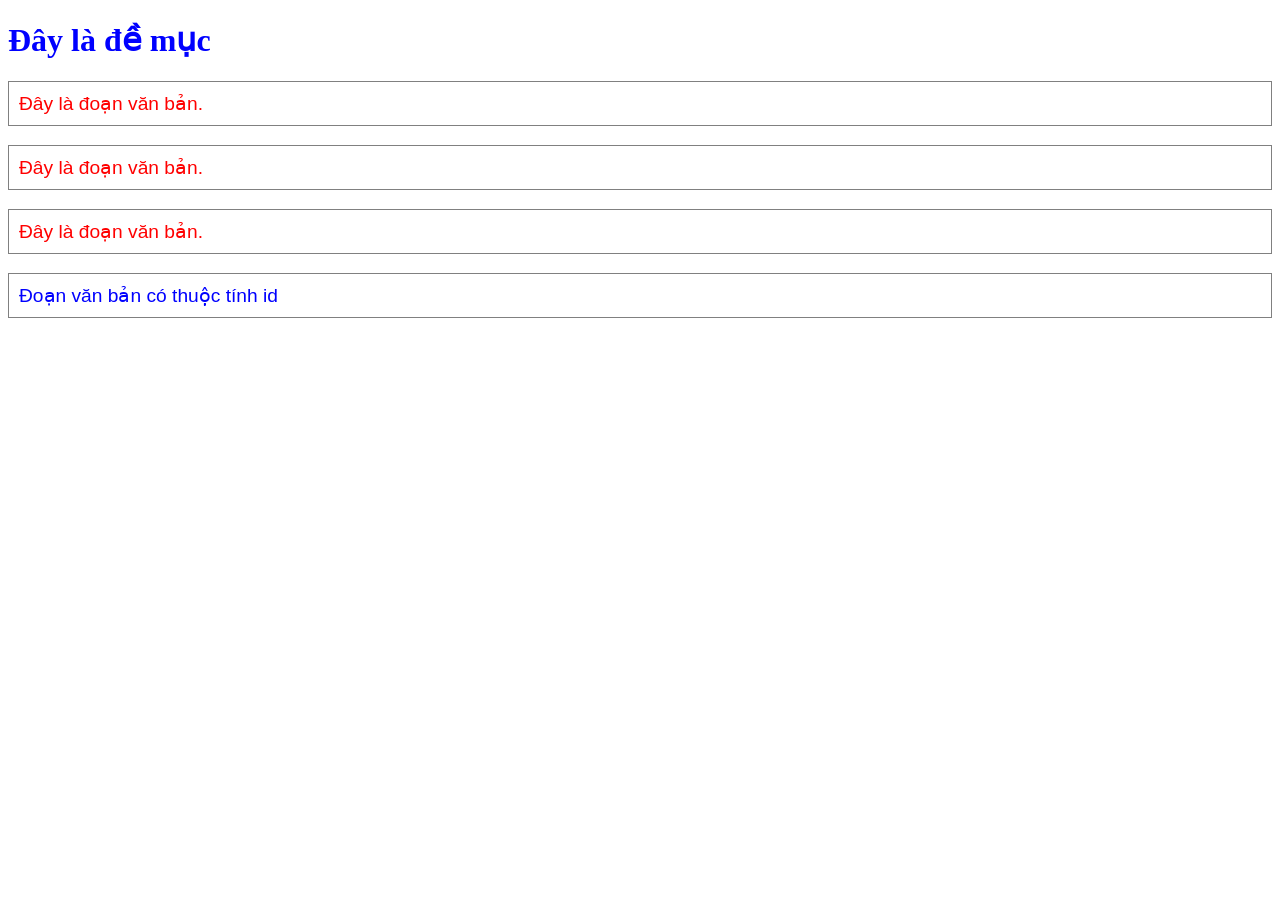
==== commit 99d6ceef: "feat: complete css practice exercises" ====
--- a/index.html
+++ b/index.html
@@ -1,447 +1,36 @@
 <!DOCTYPE html>
-<html lang="vi">
+<html lang="en">
 <head>
-  <meta charset="UTF-8">
-  <meta name="viewport" content="width=device-width, initial-scale=1.0">
-  <title>Khám Phá Cuốn Sách: Làm Chủ Tư Duy Lập Trình Hiện Đại</title>
-  
-  <!-- Bootstrap 5 CSS -->
-  <link href="https://cdn.jsdelivr.net/npm/bootstrap@5.3.3/dist/css/bootstrap.min.css" rel="stylesheet">
-  <!-- Font Awesome Icons -->
-  <link rel="stylesheet" href="https://cdnjs.cloudflare.com/ajax/libs/font-awesome/6.5.1/css/all.min.css">
-  <!-- Custom CSS -->
-  <link rel="stylesheet" href="css/styles.css">
+    <meta charset="UTF-8">
+    <title>Thực hành Sử dụng CSS</title>
+    <style>
+        h1 {
+            color: blue;
+            font-family: Tahoma;
+            font-size: 200%;
+        }
+
+        p {
+            color: red;
+            font-family: Arial;
+            font-size: 120%;
+            border: 1px solid grey;
+            padding: 10px;
+        }
+
+        #element1 {
+            color: blue;
+        }
+    </style>
 </head>
-<body data-bs-spy="scroll" data-bs-target="#mainNav" data-bs-offset="80">
+<body>
 
-  <!-- 1. HEADER & NAVBAR -->
-  <nav class="navbar navbar-expand-lg navbar-dark bg-dark sticky-top" id="mainNav">
-    <div class="container">
-      <a class="navbar-brand fw-bold" href="#">
-        <i class="fa-solid fa-book-open-reader text-warning me-2"></i>BookTech
-      </a>
-      <button class="navbar-toggler" type="button" data-bs-toggle="collapse" data-bs-target="#navbarMenu" aria-controls="navbarMenu" aria-expanded="false" aria-label="Toggle navigation">
-        <span class="navbar-toggler-icon"></span>
-      </button>
+    <h1>Đây là đề mục</h1>
 
-      <div class="collapse navbar-collapse" id="navbarMenu">
-        <ul class="navbar-nav ms-auto mb-2 mb-lg-0 align-items-lg-center">
-          <li class="nav-item"><a class="nav-link active" href="#overview">Tổng quan</a></li>
-          <li class="nav-item"><a class="nav-link" href="#features">Đặc điểm</a></li>
-          <li class="nav-item"><a class="nav-link" href="#author">Tác giả</a></li>
-          <li class="nav-item"><a class="nav-link" href="#prices">Bảng giá</a></li>
-          <li class="nav-item"><a class="nav-link" href="#reviews">Đánh giá</a></li>
-          <li class="nav-item ms-lg-3">
-            <a class="btn btn-warning text-dark fw-semibold px-3" href="#download">
-              <i class="fa-solid fa-cloud-arrow-down me-1"></i> Tải Đọc Thử
-            </a>
-          </li>
-        </ul>
-      </div>
-    </div>
-  </nav>
+    <p>Đây là đoạn văn bản.</p>
+    <p>Đây là đoạn văn bản.</p>
+    <p>Đây là đoạn văn bản.</p>
+    <p id="element1">Đoạn văn bản có thuộc tính id</p>
 
-  <!-- 2. BOOK OVERVIEW (HERO) -->
-  <header class="overview-section py-5 text-white" id="overview">
-    <div class="container py-lg-4">
-      <div class="row align-items-center g-5">
-        <div class="col-lg-7 text-center text-lg-start">
-          <span class="badge bg-warning text-dark px-3 py-2 fs-6 mb-3 fw-bold rounded-pill">ẤN BẢN ĐẶC BIỆT 2026</span>
-          <h1 class="display-4 fw-bolder mb-3">Làm Chủ Tư Duy Lập Trình Hiện Đại</h1>
-          <p class="lead mb-4 text-light opacity-90">
-            Cẩm nang toàn diện dẫn dắt bạn từ người mới bắt đầu đến tư duy kỹ sư phần mềm thực chiến. Nắm vững kiến trúc phần mềm, cấu trúc dữ liệu, và phương pháp giải quyết bài toán phức tạp một cách tinh gọn.
-          </p>
-          <div class="d-flex flex-column flex-sm-row justify-content-center justify-content-lg-start gap-3">
-            <a href="#prices" class="btn btn-warning btn-lg fw-bold text-dark px-4 shadow">
-              <i class="fa-solid fa-cart-shopping me-2"></i>Mua Sách Ngay
-            </a>
-            <a href="#download" class="btn btn-outline-light btn-lg px-4">
-              <i class="fa-solid fa-file-pdf me-2"></i>Chương Đọc Thử
-            </a>
-          </div>
-          <div class="mt-4 pt-3 border-top border-secondary-subtle d-flex justify-content-center justify-content-lg-start gap-4">
-            <div>
-              <h5 class="fw-bold mb-0 text-warning">4.9/5.0</h5>
-              <small class="text-light opacity-75">Đánh giá trung bình</small>
-            </div>
-            <div class="vr bg-light"></div>
-            <div>
-              <h5 class="fw-bold mb-0 text-warning">15.000+</h5>
-              <small class="text-light opacity-75">Bản in phát hành</small>
-            </div>
-            <div class="vr bg-light"></div>
-            <div>
-              <h5 class="fw-bold mb-0 text-warning">12 Chương</h5>
-              <small class="text-light opacity-75">Kiến thức chuyên sâu</small>
-            </div>
-          </div>
-        </div>
-
-        <div class="col-lg-5 text-center">
-          <div class="book-cover-container">
-            <img src="https://images.unsplash.com/photo-1544716278-ca5e3f4abd8c?auto=format&fit=crop&w=700&q=80" alt="Bìa sách Tư duy lập trình" class="img-fluid rounded-3 shadow-lg book-mockup">
-          </div>
-        </div>
-      </div>
-    </div>
-  </header>
-
-  <!-- 3. FEATURES -->
-  <section class="py-5 bg-light" id="features">
-    <div class="container py-4">
-      <div class="text-center mb-5">
-        <h6 class="text-primary fw-bold text-uppercase">Giá trị cốt lõi</h6>
-        <h2 class="fw-bold">Bạn Sẽ Đạt Được Gì Sau Cuốn Sách?</h2>
-        <p class="text-muted mx-auto" style="max-width: 650px;">Nội dung được cấu trúc khoa học, đi từ bản chất vấn đề đến các ứng dụng hệ thống doanh nghiệp thực tế.</p>
-      </div>
-
-      <div class="row g-4">
-        <div class="col-md-6 col-lg-4">
-          <div class="card h-100 border-0 shadow-sm feature-card p-4">
-            <div class="feature-icon bg-primary-subtle text-primary rounded-circle mb-3 d-inline-flex align-items-center justify-content-center">
-              <i class="fa-solid fa-brain fs-3"></i>
-            </div>
-            <h5 class="fw-bold">Tư Duy Thuật Toán</h5>
-            <p class="text-muted mb-0">Học cách phân rã bài toán lớn thành các bước xử lý logic, tối ưu hiệu suất thực thi O(n) và bộ nhớ.</p>
-          </div>
-        </div>
-
-        <div class="col-md-6 col-lg-4">
-          <div class="card h-100 border-0 shadow-sm feature-card p-4">
-            <div class="feature-icon bg-success-subtle text-success rounded-circle mb-3 d-inline-flex align-items-center justify-content-center">
-              <i class="fa-solid fa-code fs-3"></i>
-            </div>
-            <h5 class="fw-bold">Clean Code & Design Patterns</h5>
-            <p class="text-muted mb-0">Áp dụng nguyên lý SOLID, viết mã nguồn sạch sẽ, dễ mở rộng, sẵn sàng cho môi trường làm việc theo nhóm.</p>
-          </div>
-        </div>
-
-        <div class="col-md-6 col-lg-4">
-          <div class="card h-100 border-0 shadow-sm feature-card p-4">
-            <div class="feature-icon bg-warning-subtle text-warning rounded-circle mb-3 d-inline-flex align-items-center justify-content-center">
-              <i class="fa-solid fa-layer-group fs-3"></i>
-            </div>
-            <h5 class="fw-bold">Kiến Trúc Đa Nền Tảng</h5>
-            <p class="text-muted mb-0">Hiểu tường tận cách vận hành của Web, API, cơ sở dữ liệu và hệ sinh thái Microservices hiện đại.</p>
-          </div>
-        </div>
-
-        <div class="col-md-6 col-lg-4">
-          <div class="card h-100 border-0 shadow-sm feature-card p-4">
-            <div class="feature-icon bg-info-subtle text-info rounded-circle mb-3 d-inline-flex align-items-center justify-content-center">
-              <i class="fa-solid fa-laptop-file fs-3"></i>
-            </div>
-            <h5 class="fw-bold">50+ Bài Tập Kèm Lời Giải</h5>
-            <p class="text-muted mb-0">Kho bài tập thực hành sát với câu hỏi phỏng vấn kỹ thuật tại các tập đoàn công nghệ lớn.</p>
-          </div>
-        </div>
-
-        <div class="col-md-6 col-lg-4">
-          <div class="card h-100 border-0 shadow-sm feature-card p-4">
-            <div class="feature-icon bg-danger-subtle text-danger rounded-circle mb-3 d-inline-flex align-items-center justify-content-center">
-              <i class="fa-solid fa-bug fs-3"></i>
-            </div>
-            <h5 class="fw-bold">Kỹ Năng Debug & Troubleshooting</h5>
-            <p class="text-muted mb-0">Phương pháp khoanh vùng và xử lý lỗi hệ thống trong môi trường production không gây gián đoạn.</p>
-          </div>
-        </div>
-
-        <div class="col-md-6 col-lg-4">
-          <div class="card h-100 border-0 shadow-sm feature-card p-4">
-            <div class="feature-icon bg-secondary-subtle text-dark rounded-circle mb-3 d-inline-flex align-items-center justify-content-center">
-              <i class="fa-solid fa-users-gear fs-3"></i>
-            </div>
-            <h5 class="fw-bold">Cộng Đồng Hỗ Trợ Độc Quyền</h5>
-            <p class="text-muted mb-0">Tham gia kênh thảo luận trực tiếp cùng tác giả và đội ngũ cố vấn chuyên môn hàng tuần.</p>
-          </div>
-        </div>
-      </div>
-    </div>
-  </section>
-
-  <!-- 4. AUTHOR -->
-  <section class="py-5" id="author">
-    <div class="container py-4">
-      <div class="row align-items-center g-5">
-        <div class="col-md-5 text-center">
-          <div class="position-relative d-inline-block">
-            <img src="https://images.unsplash.com/photo-1534528741775-53994a69daeb?auto=format&fit=crop&w=600&q=80" alt="Chân dung tác giả" class="img-fluid rounded-circle shadow author-img">
-            <span class="badge bg-primary position-absolute bottom-0 end-0 p-2 rounded-circle fs-5 border border-white">
-              <i class="fa-solid fa-check"></i>
-            </span>
-          </div>
-        </div>
-        <div class="col-md-7">
-          <span class="badge bg-primary-subtle text-primary fw-bold mb-2 px-3 py-1">VỀ TÁC GIẢ</span>
-          <h2 class="fw-bold mb-3">Kỹ Sư Nông Quang Tiệp</h2>
-          <p class="text-muted fst-italic mb-3">Kiến trúc sư giải pháp phần mềm &amp; Tác giả sách công nghệ</p>
-          <p class="text-secondary leading-relaxed mb-4">
-            Với hơn 10 năm kinh nghiệm nghiên cứu và phát triển phần mềm phân tán, tác giả đã tham gia trực tiếp vào việc tái cấu trúc các hệ thống chịu tải lớn, đồng thời giảng dạy và truyền cảm hứng cho hàng ngàn học viên công nghệ thông tin.
-          </p>
-          <div class="row g-3 mb-4">
-            <div class="col-sm-6">
-              <div class="d-flex align-items-center gap-2">
-                <i class="fa-solid fa-certificate text-warning fs-5"></i>
-                <span class="fw-semibold">Senior Software Architect</span>
-              </div>
-            </div>
-            <div class="col-sm-6">
-              <div class="d-flex align-items-center gap-2">
-                <i class="fa-solid fa-chalkboard-user text-warning fs-5"></i>
-                <span class="fw-semibold">Cố Vấn Kỹ Thuật Độc Lập</span>
-              </div>
-            </div>
-          </div>
-          <div class="d-flex gap-3">
-            <a href="#" class="btn btn-outline-dark btn-sm rounded-circle social-btn"><i class="fa-brands fa-github"></i></a>
-            <a href="#" class="btn btn-outline-primary btn-sm rounded-circle social-btn"><i class="fa-brands fa-linkedin-in"></i></a>
-            <a href="#" class="btn btn-outline-danger btn-sm rounded-circle social-btn"><i class="fa-brands fa-youtube"></i></a>
-            <a href="#" class="btn btn-outline-info btn-sm rounded-circle social-btn"><i class="fa-solid fa-globe"></i></a>
-          </div>
-        </div>
-      </div>
-    </div>
-  </section>
-
-  <!-- 5. PRICES -->
-  <section class="py-5 bg-light" id="prices">
-    <div class="container py-4">
-      <div class="text-center mb-5">
-        <h6 class="text-primary fw-bold text-uppercase">Bảng Giá Phát Hành</h6>
-        <h2 class="fw-bold">Chọn Phiên Bản Phù Hợp Với Bạn</h2>
-        <p class="text-muted mx-auto" style="max-width: 600px;">Bảo hành đổi trả miễn phí trong vòng 7 ngày nếu sách in lỗi do nhà xuất bản.</p>
-      </div>
-
-      <div class="row g-4 align-items-stretch">
-        <!-- Ebook -->
-        <div class="col-lg-4 col-md-6">
-          <div class="card h-100 border-0 shadow-sm p-4 text-center">
-            <h4 class="fw-bold mb-2">Bản Điện Tử (Ebook)</h4>
-            <p class="text-muted">Định dạng PDF, EPUB, MOBI</p>
-            <div class="my-4">
-              <span class="display-5 fw-bolder text-primary">199.000đ</span>
-              <span class="text-muted">/ vĩnh viễn</span>
-            </div>
-            <ul class="list-unstyled text-start mb-4 space-y-2">
-              <li class="mb-2"><i class="fa-solid fa-check text-success me-2"></i> Tải ngay lập tức sau thanh toán</li>
-              <li class="mb-2"><i class="fa-solid fa-check text-success me-2"></i> Tối ưu cho iPad, Kindle &amp; PC</li>
-              <li class="mb-2"><i class="fa-solid fa-check text-success me-2"></i> Cập nhật bản chỉnh sửa miễn phí</li>
-              <li class="mb-2 text-muted text-decoration-line-through"><i class="fa-solid fa-xmark me-2"></i> Sách giấy in màu cao cấp</li>
-              <li class="mb-2 text-muted text-decoration-line-through"><i class="fa-solid fa-xmark me-2"></i> Bookmark &amp; Sticker độc quyền</li>
-            </ul>
-            <a href="#download" class="btn btn-outline-primary w-100 fw-bold py-2 mt-auto">Mua Ebook</a>
-          </div>
-        </div>
-
-        <!-- Sách Giấy (Nổi Bật) -->
-        <div class="col-lg-4 col-md-6">
-          <div class="card h-100 border-primary border-2 shadow p-4 text-center position-relative popular-card">
-            <span class="badge bg-primary position-absolute top-0 start-50 translate-middle px-3 py-2 fw-bold text-uppercase">
-              Khuyên Dùng Nhiều Nhất
-            </span>
-            <h4 class="fw-bold mb-2 mt-2">Bìa Mềm (Paperback)</h4>
-            <p class="text-muted">Sách in offset sắc nét kèm Ebook</p>
-            <div class="my-4">
-              <span class="display-5 fw-bolder text-primary">349.000đ</span>
-              <span class="text-muted">/ cuốn</span>
-            </div>
-            <ul class="list-unstyled text-start mb-4">
-              <li class="mb-2"><i class="fa-solid fa-check text-success me-2"></i> <strong>Tặng kèm toàn bộ file Ebook</strong></li>
-              <li class="mb-2"><i class="fa-solid fa-check text-success me-2"></i> Giấy vàng chống lóa chất lượng cao</li>
-              <li class="mb-2"><i class="fa-solid fa-check text-success me-2"></i> Tặng kèm bộ Bookmark &amp; Cheatsheet</li>
-              <li class="mb-2"><i class="fa-solid fa-check text-success me-2"></i> Miễn phí vận chuyển toàn quốc</li>
-              <li class="mb-2 text-muted text-decoration-line-through"><i class="fa-solid fa-xmark me-2"></i> Chữ ký tác giả &amp; Hộp quà</li>
-            </ul>
-            <a href="#download" class="btn btn-primary w-100 fw-bold py-2 mt-auto">Đặt Mua Bản In</a>
-          </div>
-        </div>
-
-        <!-- Combo Cao Cấp -->
-        <div class="col-lg-4 col-md-6 mx-auto">
-          <div class="card h-100 border-0 shadow-sm p-4 text-center">
-            <h4 class="fw-bold mb-2">Combo Độc Bản (Hardcover)</h4>
-            <p class="text-muted">Bộ ấn bản sưu tầm giới hạn</p>
-            <div class="my-4">
-              <span class="display-5 fw-bolder text-primary">599.000đ</span>
-              <span class="text-muted">/ combo</span>
-            </div>
-            <ul class="list-unstyled text-start mb-4">
-              <li class="mb-2"><i class="fa-solid fa-check text-success me-2"></i> Sách bìa cứng ép kim sang trọng</li>
-              <li class="mb-2"><i class="fa-solid fa-check text-success me-2"></i> Toàn bộ file mã nguồn dự án mẫu</li>
-              <li class="mb-2"><i class="fa-solid fa-check text-success me-2"></i> Chữ ký cùng lời đề tặng từ tác giả</li>
-              <li class="mb-2"><i class="fa-solid fa-check text-success me-2"></i> Vé tham dự 1 buổi Workshop Q&amp;A</li>
-              <li class="mb-2"><i class="fa-solid fa-check text-success me-2"></i> Hộp bảo quản chống ẩm chuyên dụng</li>
-            </ul>
-            <a href="#download" class="btn btn-outline-primary w-100 fw-bold py-2 mt-auto">Mua Bản Sưu Tầm</a>
-          </div>
-        </div>
-      </div>
-    </div>
-  </section>
-
-  <!-- 6. READER'S SAY (REVIEWS) -->
-  <section class="py-5" id="reviews">
-    <div class="container py-4">
-      <div class="text-center mb-5">
-        <h6 class="text-primary fw-bold text-uppercase">Cảm nhận độc giả</h6>
-        <h2 class="fw-bold">Độc Giả &amp; Chuyên Gia Nói Gì?</h2>
-        <p class="text-muted">Hơn 500 lời khen ngợi từ sinh viên và các lập trình viên đang làm việc tại các công ty công nghệ.</p>
-      </div>
-
-      <div class="row g-4">
-        <div class="col-md-4">
-          <div class="card h-100 border-0 shadow-sm p-4 review-card">
-            <div class="text-warning mb-3">
-              <i class="fa-solid fa-star"></i>
-              <i class="fa-solid fa-star"></i>
-              <i class="fa-solid fa-star"></i>
-              <i class="fa-solid fa-star"></i>
-              <i class="fa-solid fa-star"></i>
-            </div>
-            <p class="card-text text-secondary fst-italic mb-4">
-              "Một cuốn sách hiếm hoi tại Việt Nam giải thích mạch lạc bản chất của cấu trúc dữ liệu và kiến trúc mà không bị hàn lâm, lý thuyết suông. Đọc đến đâu hiểu và thực hành ngay được đến đó."
-            </p>
-            <div class="d-flex align-items-center mt-auto">
-              <img src="https://images.unsplash.com/photo-1535713875002-d1d0cf377fde?auto=format&fit=crop&w=150&q=80" alt="Avatar độc giả" class="rounded-circle me-3" width="50" height="50">
-              <div>
-                <h6 class="fw-bold mb-0">Lê Đức Hải Nam</h6>
-                <small class="text-muted">Fullstack Developer</small>
-              </div>
-            </div>
-          </div>
-        </div>
-
-        <div class="col-md-4">
-          <div class="card h-100 border-0 shadow-sm p-4 review-card">
-            <div class="text-warning mb-3">
-              <i class="fa-solid fa-star"></i>
-              <i class="fa-solid fa-star"></i>
-              <i class="fa-solid fa-star"></i>
-              <i class="fa-solid fa-star"></i>
-              <i class="fa-solid fa-star"></i>
-            </div>
-            <p class="card-text text-secondary fst-italic mb-4">
-              "Các bài tập Clean Code và cách thức viết unit test trong sách đã giúp mình tự tin vượt qua vòng phỏng vấn kỹ thuật của dự án outsource lớn. Rất đáng đồng tiền bát gạo!"
-            </p>
-            <div class="d-flex align-items-center mt-auto">
-              <img src="https://images.unsplash.com/photo-1570295999919-56ceb5ecca61?auto=format&fit=crop&w=150&q=80" alt="Avatar độc giả" class="rounded-circle me-3" width="50" height="50">
-              <div>
-                <h6 class="fw-bold mb-0">Nguyễn Việt Tiến</h6>
-                <small class="text-muted">Software Engineer</small>
-              </div>
-            </div>
-          </div>
-        </div>
-
-        <div class="col-md-4">
-          <div class="card h-100 border-0 shadow-sm p-4 review-card">
-            <div class="text-warning mb-3">
-              <i class="fa-solid fa-star"></i>
-              <i class="fa-solid fa-star"></i>
-              <i class="fa-solid fa-star"></i>
-              <i class="fa-solid fa-star"></i>
-              <i class="fa-solid fa-star-half-stroke"></i>
-            </div>
-            <p class="card-text text-secondary fst-italic mb-4">
-              "Hình vẽ minh họa rất trực quan, các khái niệm phức tạp như Memory Leak hay Concurrency được giải thích bằng các ví dụ đời thực cực kỳ dí dỏm và dễ tiếp thu."
-            </p>
-            <div class="d-flex align-items-center mt-auto">
-              <img src="https://images.unsplash.com/photo-1580489944761-15a19d654956?auto=format&fit=crop&w=150&q=80" alt="Avatar độc giả" class="rounded-circle me-3" width="50" height="50">
-              <div>
-                <h6 class="fw-bold mb-0">Hoàng Thảo My</h6>
-                <small class="text-muted">Sinh viên CNTT</small>
-              </div>
-            </div>
-          </div>
-        </div>
-      </div>
-    </div>
-  </section>
-
-  <!-- 7. DOWNLOAD (FREE CHAPTERS FORM) -->
-  <section class="py-5 bg-primary text-white" id="download">
-    <div class="container py-4">
-      <div class="row justify-content-center">
-        <div class="col-lg-8 text-center">
-          <i class="fa-solid fa-cloud-arrow-down display-4 text-warning mb-3"></i>
-          <h2 class="display-6 fw-bold mb-3">Tải 03 Chương Đọc Thử Hoàn Toàn Miễn Phí</h2>
-          <p class="lead mb-4 opacity-90">
-            Điền email của bạn bên dưới, hệ thống sẽ tự động gửi file PDF chương 1, 2 và 3 cùng bộ sơ đồ tư duy lập trình trực tiếp vào hòm thư trong vòng 30 giây!
-          </p>
-
-          <form id="downloadForm" class="row g-2 justify-content-center">
-            <div class="col-sm-7 col-md-6">
-              <input type="email" class="form-control form-control-lg border-0 shadow" placeholder="Nhập địa chỉ email của bạn..." required>
-            </div>
-            <div class="col-sm-auto">
-              <button type="submit" class="btn btn-warning btn-lg fw-bold text-dark px-4 shadow">
-                <i class="fa-solid fa-paper-plane me-1"></i> Nhận Bản Đọc Thử
-              </button>
-            </div>
-          </form>
-
-          <small class="d-block mt-3 opacity-75">
-            <i class="fa-solid fa-lock me-1"></i> Cam kết bảo mật thông tin 100%, không gửi thư rác.
-          </small>
-        </div>
-      </div>
-    </div>
-  </section>
-
-  <!-- 8. FOOTER -->
-  <footer class="bg-dark text-secondary py-5 border-top border-secondary-subtle">
-    <div class="container">
-      <div class="row g-4 mb-4">
-        <div class="col-lg-4 col-md-6">
-          <h5 class="text-white fw-bold mb-3">
-            <i class="fa-solid fa-book-open-reader text-warning me-2"></i>BookTech
-          </h5>
-          <p class="text-light-subtle">
-            Đơn vị xuất bản và cung cấp các đầu sách công nghệ lập trình chuẩn quốc tế, đồng hành cùng sự phát triển của cộng đồng kỹ sư công nghệ tương lai.
-          </p>
-        </div>
-
-        <div class="col-lg-2 col-md-6 col-6">
-          <h6 class="text-white fw-bold mb-3">Điều hướng</h6>
-          <ul class="list-unstyled">
-            <li class="mb-2"><a href="#overview" class="text-decoration-none text-light-subtle link-warning">Tổng quan</a></li>
-            <li class="mb-2"><a href="#features" class="text-decoration-none text-light-subtle link-warning">Đặc điểm</a></li>
-            <li class="mb-2"><a href="#author" class="text-decoration-none text-light-subtle link-warning">Tác giả</a></li>
-            <li class="mb-2"><a href="#prices" class="text-decoration-none text-light-subtle link-warning">Bảng giá</a></li>
-          </ul>
-        </div>
-
-        <div class="col-lg-2 col-md-6 col-6">
-          <h6 class="text-white fw-bold mb-3">Chính sách</h6>
-          <ul class="list-unstyled">
-            <li class="mb-2"><a href="#" class="text-decoration-none text-light-subtle link-warning">Đổi trả hàng</a></li>
-            <li class="mb-2"><a href="#" class="text-decoration-none text-light-subtle link-warning">Bảo mật thông tin</a></li>
-            <li class="mb-2"><a href="#" class="text-decoration-none text-light-subtle link-warning">Điều khoản sử dụng</a></li>
-            <li class="mb-2"><a href="#" class="text-decoration-none text-light-subtle link-warning">Liên hệ hỗ trợ</a></li>
-          </ul>
-        </div>
-
-        <div class="col-lg-4 col-md-6">
-          <h6 class="text-white fw-bold mb-3">Kết nối với chúng tôi</h6>
-          <p class="text-light-subtle mb-3">Nhận các bài viết chuyên môn và tài liệu học lập trình sớm nhất:</p>
-          <div class="d-flex gap-2">
-            <a href="#" class="btn btn-outline-light btn-sm rounded-circle"><i class="fa-brands fa-facebook-f"></i></a>
-            <a href="#" class="btn btn-outline-light btn-sm rounded-circle"><i class="fa-brands fa-youtube"></i></a>
-            <a href="#" class="btn btn-outline-light btn-sm rounded-circle"><i class="fa-brands fa-github"></i></a>
-            <a href="#" class="btn btn-outline-light btn-sm rounded-circle"><i class="fa-brands fa-tiktok"></i></a>
-          </div>
-        </div>
-      </div>
-
-      <div class="border-top border-secondary pt-3 text-center text-light-subtle fs-7">
-        <p class="mb-0">&copy; 2026 BookTech Landing Page. Dự án thực hành thiết kế web chuẩn Bootstrap 5.</p>
-      </div>
-    </div>
-  </footer>
-
-  <!-- Bootstrap 5 Bundle JS -->
-  <script src="https://cdn.jsdelivr.net/npm/bootstrap@5.3.3/dist/js/bootstrap.bundle.min.js"></script>
-  <!-- Custom JS -->
-  <script src="js/main.js"></script>
 </body>
 </html>
